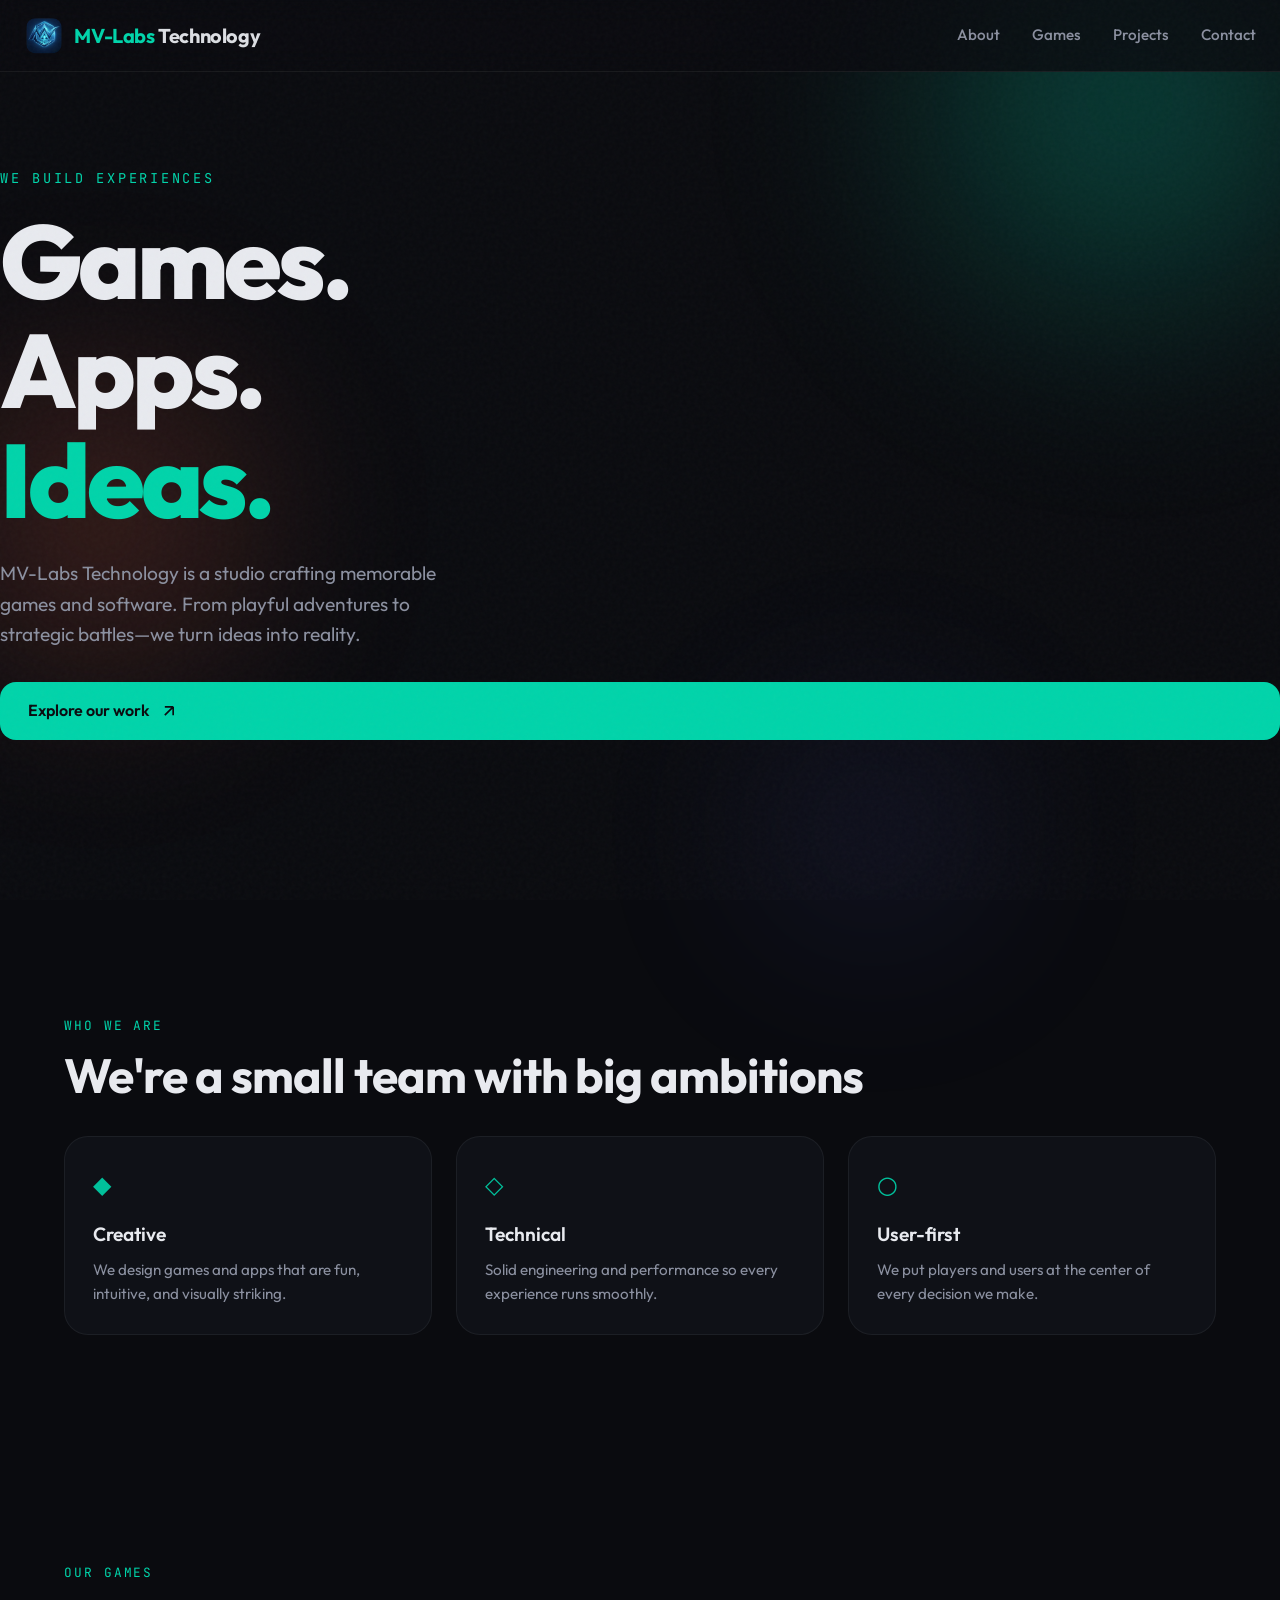
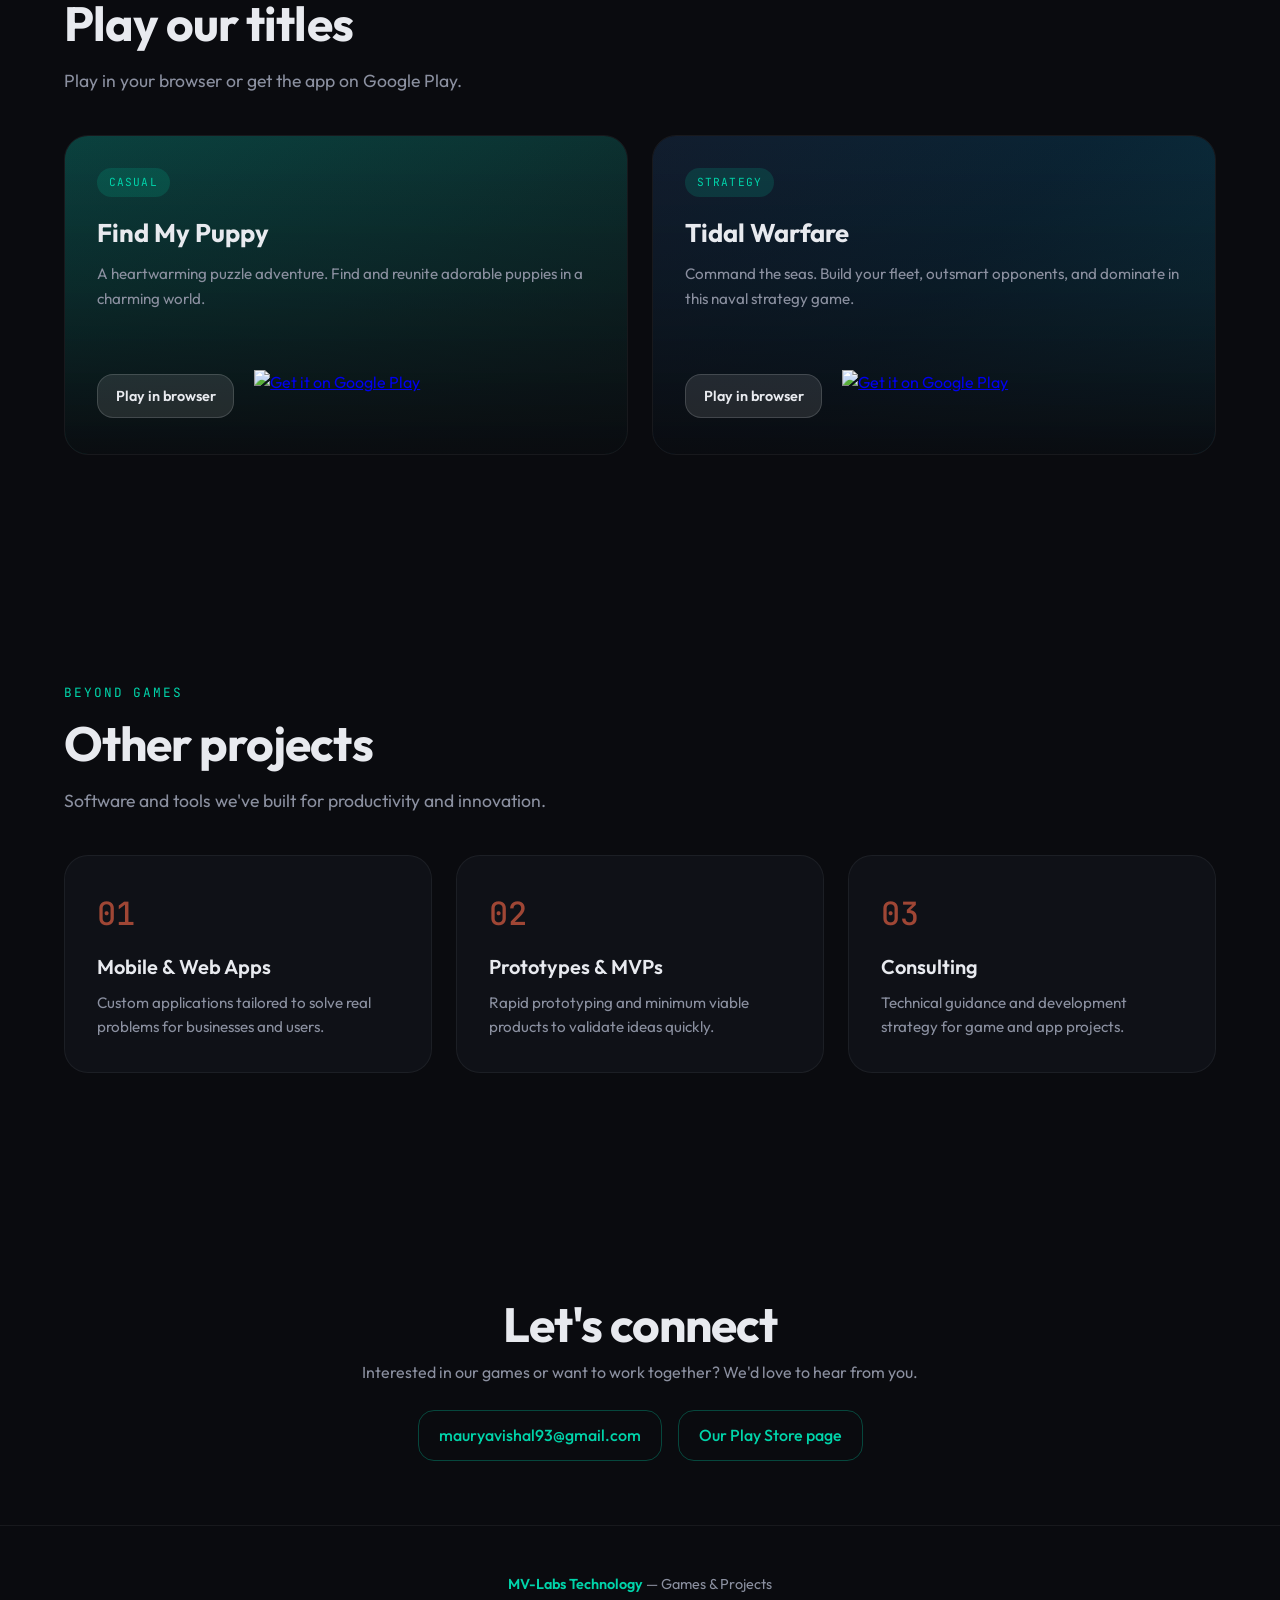
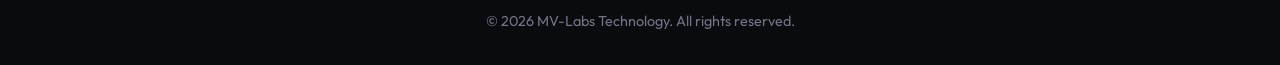
==== index.html @ 42051033 "Add MV-Labs Technology website" ====
<!DOCTYPE html>
<html lang="en">
<head>
  <meta charset="UTF-8">
  <meta name="viewport" content="width=device-width, initial-scale=1.0">
  <title>MV-Labs Technology — Games & Projects</title>
  <meta name="description" content="MV-Labs Technology creates engaging games and innovative software. Explore our titles and projects.">
  <link rel="preconnect" href="https://fonts.googleapis.com">
  <link rel="preconnect" href="https://fonts.gstatic.com" crossorigin>
  <link href="https://fonts.googleapis.com/css2?family=Outfit:wght@300;400;500;600;700;800&family=JetBrains+Mono:wght@400;500&display=swap" rel="stylesheet">
  <link rel="stylesheet" href="styles.css">
  <link rel="icon" type="image/png" href="assets/logo.png">
</head>
<body>
  <div class="noise"></div>
  <div class="gradient-orb gradient-orb-1"></div>
  <div class="gradient-orb gradient-orb-2"></div>
  <div class="gradient-orb gradient-orb-3"></div>

  <header class="header">
    <a href="#" class="logo">
      <img src="assets/logo.png" alt="MV-Labs Technology" class="logo-img" width="40" height="40">
      <span class="logo-text"><span class="logo-accent">MV-Labs</span><span class="logo-rest"> Technology</span></span>
    </a>
    <nav class="nav">
      <a href="#about">About</a>
      <a href="#games">Games</a>
      <a href="#projects">Projects</a>
      <a href="#contact">Contact</a>
    </nav>
    <button class="menu-toggle" aria-label="Toggle menu">
      <span></span><span></span><span></span>
    </button>
  </header>

  <main>
    <section class="hero">
      <p class="hero-tag">We build experiences</p>
      <h1 class="hero-title">
        <span class="line">Games.</span>
        <span class="line">Apps.</span>
        <span class="line accent">Ideas.</span>
      </h1>
      <p class="hero-desc">MV-Labs Technology is a studio crafting memorable games and software. From playful adventures to strategic battles—we turn ideas into reality.</p>
      <a href="#games" class="cta-primary">
        <span>Explore our work</span>
        <svg width="20" height="20" viewBox="0 0 24 24" fill="none" stroke="currentColor" stroke-width="2"><path d="M7 17L17 7M17 7H7M17 7V17"/></svg>
      </a>
    </section>

    <section id="about" class="section about">
      <div class="section-inner">
        <span class="section-label">Who we are</span>
        <h2 class="section-title">We're a small team with big ambitions</h2>
        <div class="about-grid">
          <div class="about-card">
            <div class="about-icon">◆</div>
            <h3>Creative</h3>
            <p>We design games and apps that are fun, intuitive, and visually striking.</p>
          </div>
          <div class="about-card">
            <div class="about-icon">◇</div>
            <h3>Technical</h3>
            <p>Solid engineering and performance so every experience runs smoothly.</p>
          </div>
          <div class="about-card">
            <div class="about-icon">○</div>
            <h3>User-first</h3>
            <p>We put players and users at the center of every decision we make.</p>
          </div>
        </div>
      </div>
    </section>

    <section id="games" class="section games">
      <div class="section-inner">
        <span class="section-label">Our games</span>
        <h2 class="section-title">Play our titles</h2>
        <p class="section-desc">Play in your browser or get the app on Google Play.</p>
        <div class="games-grid">
          <article class="game-card" data-game="puppy">
            <div class="game-card-bg"></div>
            <div class="game-card-content">
              <span class="game-badge">Casual</span>
              <h3>Find My Puppy</h3>
              <p>A heartwarming puzzle adventure. Find and reunite adorable puppies in a charming world.</p>
              <div class="game-links">
                <a href="https://findmypuppy.onrender.com/" class="play-web" target="_blank" rel="noopener noreferrer">Play in browser</a>
                <a href="https://play.google.com/store/apps/details?id=com.findmypuppy.app2" class="play-badge" target="_blank" rel="noopener noreferrer">
                  <img src="https://upload.wikimedia.org/wikipedia/commons/7/78/Google_Play_Store_badge_EN.svg" alt="Get it on Google Play" width="180" height="52">
                </a>
              </div>
            </div>
          </article>
          <article class="game-card" data-game="tidal">
            <div class="game-card-bg"></div>
            <div class="game-card-content">
              <span class="game-badge">Strategy</span>
              <h3>Tidal Warfare</h3>
              <p>Command the seas. Build your fleet, outsmart opponents, and dominate in this naval strategy game.</p>
              <div class="game-links">
                <a href="https://tidalwarefare.onrender.com/" class="play-web" target="_blank" rel="noopener noreferrer">Play in browser</a>
                <a href="https://play.google.com/store/apps/details?id=com.mvtechology.tidalwarfare" class="play-badge" target="_blank" rel="noopener noreferrer">
                  <img src="https://upload.wikimedia.org/wikipedia/commons/7/78/Google_Play_Store_badge_EN.svg" alt="Get it on Google Play" width="180" height="52">
                </a>
              </div>
            </div>
          </article>
        </div>
      </div>
    </section>

    <section id="projects" class="section projects">
      <div class="section-inner">
        <span class="section-label">Beyond games</span>
        <h2 class="section-title">Other projects</h2>
        <p class="section-desc">Software and tools we've built for productivity and innovation.</p>
        <div class="projects-grid">
          <div class="project-card">
            <div class="project-number">01</div>
            <h3>Mobile & Web Apps</h3>
            <p>Custom applications tailored to solve real problems for businesses and users.</p>
          </div>
          <div class="project-card">
            <div class="project-number">02</div>
            <h3>Prototypes & MVPs</h3>
            <p>Rapid prototyping and minimum viable products to validate ideas quickly.</p>
          </div>
          <div class="project-card">
            <div class="project-number">03</div>
            <h3>Consulting</h3>
            <p>Technical guidance and development strategy for game and app projects.</p>
          </div>
        </div>
      </div>
    </section>

    <section id="contact" class="section contact">
      <div class="section-inner contact-inner">
        <h2 class="section-title">Let's connect</h2>
        <p>Interested in our games or want to work together? We'd love to hear from you.</p>
        <div class="contact-links">
          <a href="mailto:mauryavishal93@gmail.com" class="contact-link">mauryavishal93@gmail.com</a>
          <a href="https://play.google.com/store/apps/dev?id=7465078553373901888" class="contact-link" target="_blank" rel="noopener">Our Play Store page</a>
        </div>
      </div>
    </section>
  </main>

  <footer class="footer">
    <p><span class="logo-inline">MV-Labs Technology</span> — Games &amp; Projects</p>
    <p class="footer-copy">© <span id="year"></span> MV-Labs Technology. All rights reserved.</p>
  </footer>

  <script src="script.js"></script>
</body>
</html>
---- styles.css ----
/* ===== Variables ===== */
:root {
  --bg: #0a0b0f;
  --bg-card: rgba(18, 20, 28, 0.7);
  --bg-card-hover: rgba(28, 32, 44, 0.85);
  --text: #e8eaef;
  --text-muted: #8b90a0;
  --accent: #00d4aa;
  --accent-dim: rgba(0, 212, 170, 0.15);
  --accent-warm: #ff6b4a;
  --accent-warm-dim: rgba(255, 107, 74, 0.12);
  --border: rgba(255, 255, 255, 0.06);
  --font: 'Outfit', system-ui, sans-serif;
  --font-mono: 'JetBrains Mono', monospace;
  --radius: 16px;
  --radius-lg: 24px;
  --header-h: 72px;
}

/* ===== Reset & Base ===== */
*, *::before, *::after { box-sizing: border-box; }
html { scroll-behavior: smooth; }
body {
  margin: 0;
  font-family: var(--font);
  background: var(--bg);
  color: var(--text);
  line-height: 1.6;
  overflow-x: hidden;
  min-height: 100vh;
}

/* Subtle noise overlay */
.noise {
  position: fixed;
  inset: 0;
  pointer-events: none;
  z-index: 1000;
  opacity: 0.03;
  background-image: url("data:image/svg+xml,%3Csvg viewBox='0 0 256 256' xmlns='http://www.w3.org/2000/svg'%3E%3Cfilter id='n'%3E%3CfeTurbulence type='fractalNoise' baseFrequency='0.9' numOctaves='4' stitchTiles='stitch'/%3E%3C/filter%3E%3Crect width='100%25' height='100%25' filter='url(%23n)'/%3E%3C/svg%3E");
}

/* Ambient gradient orbs */
.gradient-orb {
  position: fixed;
  border-radius: 50%;
  filter: blur(100px);
  opacity: 0.35;
  pointer-events: none;
  z-index: 0;
}
.gradient-orb-1 {
  width: 600px;
  height: 600px;
  background: radial-gradient(circle, var(--accent) 0%, transparent 70%);
  top: -200px;
  right: -150px;
}
.gradient-orb-2 {
  width: 400px;
  height: 400px;
  background: radial-gradient(circle, var(--accent-warm) 0%, transparent 70%);
  bottom: 20%;
  left: -100px;
}
.gradient-orb-3 {
  width: 300px;
  height: 300px;
  background: radial-gradient(circle, #6366f1 0%, transparent 70%);
  bottom: -80px;
  right: 20%;
  opacity: 0.2;
}

/* ===== Layout ===== */
main { position: relative; z-index: 1; }
.section {
  padding: clamp(4rem, 10vw, 7rem) 1.5rem;
  max-width: 1200px;
  margin: 0 auto;
  opacity: 0;
  transform: translateY(24px);
  transition: opacity 0.6s ease, transform 0.6s ease;
}
.section.is-visible {
  opacity: 1;
  transform: translateY(0);
}
.section-inner { max-width: 100%; }
.section-label {
  display: inline-block;
  font-family: var(--font-mono);
  font-size: 0.8rem;
  letter-spacing: 0.15em;
  text-transform: uppercase;
  color: var(--accent);
  margin-bottom: 0.75rem;
}
.section-title {
  font-size: clamp(2rem, 5vw, 3rem);
  font-weight: 700;
  letter-spacing: -0.02em;
  margin: 0 0 1rem;
  line-height: 1.15;
}
.section-desc {
  color: var(--text-muted);
  font-size: 1.1rem;
  max-width: 560px;
  margin: 0 0 2.5rem;
}

/* ===== Header ===== */
.header {
  position: fixed;
  top: 0;
  left: 0;
  right: 0;
  height: var(--header-h);
  display: flex;
  align-items: center;
  justify-content: space-between;
  padding: 0 1.5rem;
  background: rgba(10, 11, 15, 0.8);
  backdrop-filter: blur(12px);
  border-bottom: 1px solid var(--border);
  z-index: 100;
}
.logo {
  display: inline-flex;
  align-items: center;
  gap: 0.65rem;
  text-decoration: none;
  color: var(--text);
  font-weight: 700;
  font-size: 1.25rem;
  letter-spacing: -0.02em;
}
.logo-img {
  display: block;
  width: 40px;
  height: 40px;
  object-fit: contain;
  border-radius: 10px;
  flex-shrink: 0;
}
.logo-text { display: inline-block; }
.logo-accent { color: var(--accent); }
.logo-rest { opacity: 0.95; }
.nav {
  display: flex;
  gap: 2rem;
}
.nav a {
  color: var(--text-muted);
  text-decoration: none;
  font-size: 0.95rem;
  font-weight: 500;
  transition: color 0.2s;
}
.nav a:hover { color: var(--accent); }
.menu-toggle {
  display: none;
  flex-direction: column;
  gap: 5px;
  background: none;
  border: none;
  cursor: pointer;
  padding: 8px;
}
.menu-toggle span {
  width: 22px;
  height: 2px;
  background: var(--text);
  border-radius: 1px;
}

/* ===== Hero ===== */
.hero {
  min-height: 100vh;
  display: flex;
  flex-direction: column;
  justify-content: center;
  padding-top: var(--header-h);
  padding-bottom: 4rem;
}
.hero-tag {
  font-family: var(--font-mono);
  font-size: 0.85rem;
  letter-spacing: 0.2em;
  text-transform: uppercase;
  color: var(--accent);
  margin: 0 0 1rem;
  opacity: 0;
  animation: fadeUp 0.8s ease forwards;
}
.hero-title {
  font-size: clamp(3rem, 12vw, 6.5rem);
  font-weight: 800;
  letter-spacing: -0.04em;
  line-height: 1.05;
  margin: 0 0 1.5rem;
  overflow: hidden;
}
.hero-title .line {
  display: block;
  opacity: 0;
  transform: translateY(1.2em);
  animation: fadeUp 0.9s cubic-bezier(0.22, 1, 0.36, 1) forwards;
}
.hero-title .line:nth-child(1) { animation-delay: 0.15s; }
.hero-title .line:nth-child(2) { animation-delay: 0.3s; }
.hero-title .line:nth-child(3) { animation-delay: 0.45s; }
.hero-title .accent { color: var(--accent); }
.hero-desc {
  font-size: 1.2rem;
  color: var(--text-muted);
  max-width: 480px;
  margin: 0 0 2rem;
  opacity: 0;
  animation: fadeUp 0.8s ease 0.5s forwards;
}
.cta-primary {
  display: inline-flex;
  align-items: center;
  gap: 0.6rem;
  padding: 1rem 1.75rem;
  background: var(--accent);
  color: var(--bg);
  text-decoration: none;
  font-weight: 600;
  font-size: 1rem;
  border-radius: var(--radius);
  transition: transform 0.2s, box-shadow 0.2s;
  opacity: 0;
  animation: fadeUp 0.8s ease 0.65s forwards;
}
.cta-primary:hover {
  transform: translateY(-2px);
  box-shadow: 0 12px 32px rgba(0, 212, 170, 0.35);
}
.cta-primary svg { flex-shrink: 0; }

@keyframes fadeUp {
  to {
    opacity: 1;
    transform: translateY(0);
  }
}

/* ===== About ===== */
.about-grid {
  display: grid;
  grid-template-columns: repeat(auto-fit, minmax(260px, 1fr));
  gap: 1.5rem;
  margin-top: 2rem;
}
.about-card {
  padding: 1.75rem;
  background: var(--bg-card);
  border: 1px solid var(--border);
  border-radius: var(--radius-lg);
  transition: background 0.3s, border-color 0.3s, transform 0.3s;
}
.about-card:hover {
  background: var(--bg-card-hover);
  border-color: rgba(0, 212, 170, 0.2);
  transform: translateY(-4px);
}
.about-icon {
  font-size: 1.5rem;
  color: var(--accent);
  margin-bottom: 1rem;
  opacity: 0.9;
}
.about-card h3 {
  font-size: 1.2rem;
  font-weight: 600;
  margin: 0 0 0.5rem;
}
.about-card p {
  margin: 0;
  color: var(--text-muted);
  font-size: 0.95rem;
}

/* ===== Games ===== */
.games-grid {
  display: grid;
  grid-template-columns: repeat(auto-fit, minmax(320px, 1fr));
  gap: 1.5rem;
}
.game-card {
  position: relative;
  border-radius: var(--radius-lg);
  overflow: hidden;
  border: 1px solid var(--border);
  min-height: 320px;
  transition: transform 0.3s, box-shadow 0.3s;
}
.game-card:hover {
  transform: translateY(-6px);
  box-shadow: 0 24px 48px rgba(0, 0, 0, 0.4);
}
.game-card-bg {
  position: absolute;
  inset: 0;
  opacity: 0.4;
  transition: opacity 0.4s;
}
.game-card[data-game="puppy"] .game-card-bg {
  background: linear-gradient(135deg, #0d9488 0%, #0f766e 50%, #134e4a 100%);
}
.game-card[data-game="tidal"] .game-card-bg {
  background: linear-gradient(135deg, #1e3a5f 0%, #0c4a6e 50%, #0e7490 100%);
}
.game-card:hover .game-card-bg { opacity: 0.55; }
.game-card-content {
  position: relative;
  padding: 2rem;
  height: 100%;
  display: flex;
  flex-direction: column;
  justify-content: flex-end;
  background: linear-gradient(to top, rgba(10, 11, 15, 0.95) 0%, rgba(10, 11, 15, 0.4) 50%, transparent 100%);
}
.game-badge {
  display: inline-block;
  align-self: flex-start;
  padding: 0.35rem 0.75rem;
  font-family: var(--font-mono);
  font-size: 0.7rem;
  letter-spacing: 0.1em;
  text-transform: uppercase;
  background: var(--accent-dim);
  color: var(--accent);
  border-radius: 999px;
  margin-bottom: 1rem;
}
.game-card h3 {
  font-size: 1.6rem;
  font-weight: 700;
  margin: 0 0 0.5rem;
}
.game-card p {
  margin: 0 0 1rem;
  color: var(--text-muted);
  font-size: 0.95rem;
  flex-grow: 1;
}
.game-links {
  display: flex;
  flex-wrap: wrap;
  align-items: center;
  gap: 0.75rem 1.25rem;
}
.play-web {
  display: inline-flex;
  align-items: center;
  padding: 0.6rem 1.1rem;
  background: rgba(255, 255, 255, 0.1);
  color: var(--text);
  text-decoration: none;
  font-size: 0.9rem;
  font-weight: 600;
  border-radius: var(--radius);
  border: 1px solid rgba(255, 255, 255, 0.15);
  transition: background 0.2s, border-color 0.2s, color 0.2s;
}
.play-web:hover {
  background: var(--accent-dim);
  border-color: var(--accent);
  color: var(--accent);
}
.play-badge {
  display: inline-block;
  transition: transform 0.2s, opacity 0.2s;
}
.play-badge:hover {
  transform: scale(1.05);
  opacity: 0.95;
}
.play-badge img {
  display: block;
  height: 52px;
  width: auto;
  max-width: 180px;
}

/* ===== Projects ===== */
.projects-grid {
  display: grid;
  grid-template-columns: repeat(auto-fit, minmax(280px, 1fr));
  gap: 1.5rem;
}
.project-card {
  padding: 2rem;
  background: var(--bg-card);
  border: 1px solid var(--border);
  border-radius: var(--radius-lg);
  transition: background 0.3s, border-color 0.3s, transform 0.3s;
}
.project-card:hover {
  background: var(--bg-card-hover);
  border-color: rgba(255, 107, 74, 0.15);
  transform: translateY(-4px);
}
.project-number {
  font-family: var(--font-mono);
  font-size: 2rem;
  font-weight: 500;
  color: var(--accent-warm);
  opacity: 0.6;
  margin-bottom: 0.75rem;
}
.project-card h3 {
  font-size: 1.25rem;
  font-weight: 600;
  margin: 0 0 0.5rem;
}
.project-card p {
  margin: 0;
  color: var(--text-muted);
  font-size: 0.95rem;
}

/* ===== Contact ===== */
.contact {
  padding-bottom: 4rem;
}
.contact-inner {
  text-align: center;
}
.contact-inner .section-title { margin-bottom: 0.5rem; }
.contact-inner p {
  color: var(--text-muted);
  margin: 0 0 1.5rem;
}
.contact-links {
  display: flex;
  flex-wrap: wrap;
  justify-content: center;
  gap: 1rem;
}
.contact-link {
  color: var(--accent);
  text-decoration: none;
  font-weight: 500;
  padding: 0.75rem 1.25rem;
  border: 1px solid rgba(0, 212, 170, 0.3);
  border-radius: var(--radius);
  transition: background 0.2s, border-color 0.2s;
}
.contact-link:hover {
  background: var(--accent-dim);
  border-color: var(--accent);
}

/* ===== Footer ===== */
.footer {
  padding: 2rem 1.5rem;
  text-align: center;
  border-top: 1px solid var(--border);
  color: var(--text-muted);
  font-size: 0.9rem;
}
.logo-inline { color: var(--accent); font-weight: 600; }
.footer-copy { margin: 0.5rem 0 0; opacity: 0.8; }

/* ===== Mobile ===== */
@media (max-width: 768px) {
  .nav {
    position: fixed;
    top: var(--header-h);
    left: 0;
    right: 0;
    flex-direction: column;
    padding: 1.5rem;
    background: rgba(10, 11, 15, 0.98);
    border-bottom: 1px solid var(--border);
    gap: 1rem;
    transform: translateY(-100%);
    opacity: 0;
    visibility: hidden;
    transition: transform 0.3s, opacity 0.3s, visibility 0.3s;
  }
  .nav.is-open {
    transform: translateY(0);
    opacity: 1;
    visibility: visible;
  }
  .menu-toggle { display: flex; }
  .hero-title { font-size: clamp(2.5rem, 11vw, 4rem); }
  .games-grid { grid-template-columns: 1fr; }
}
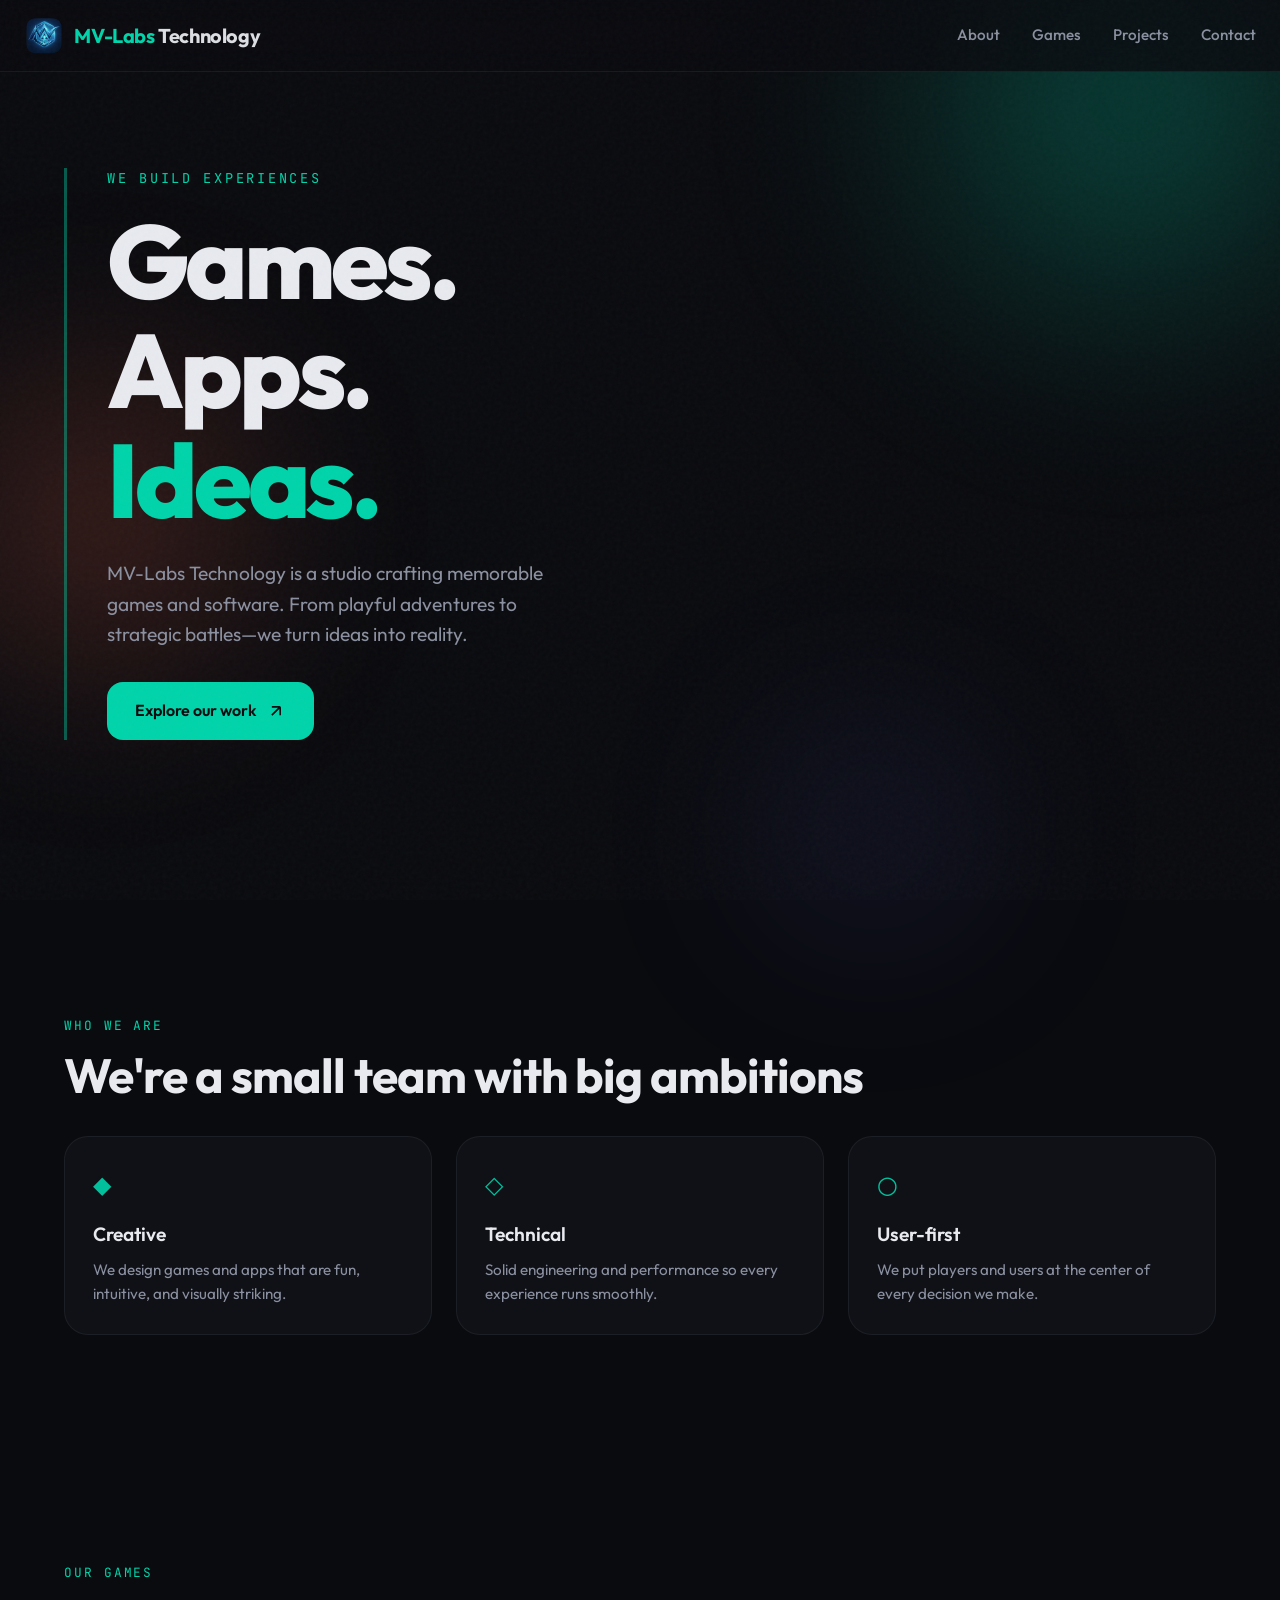
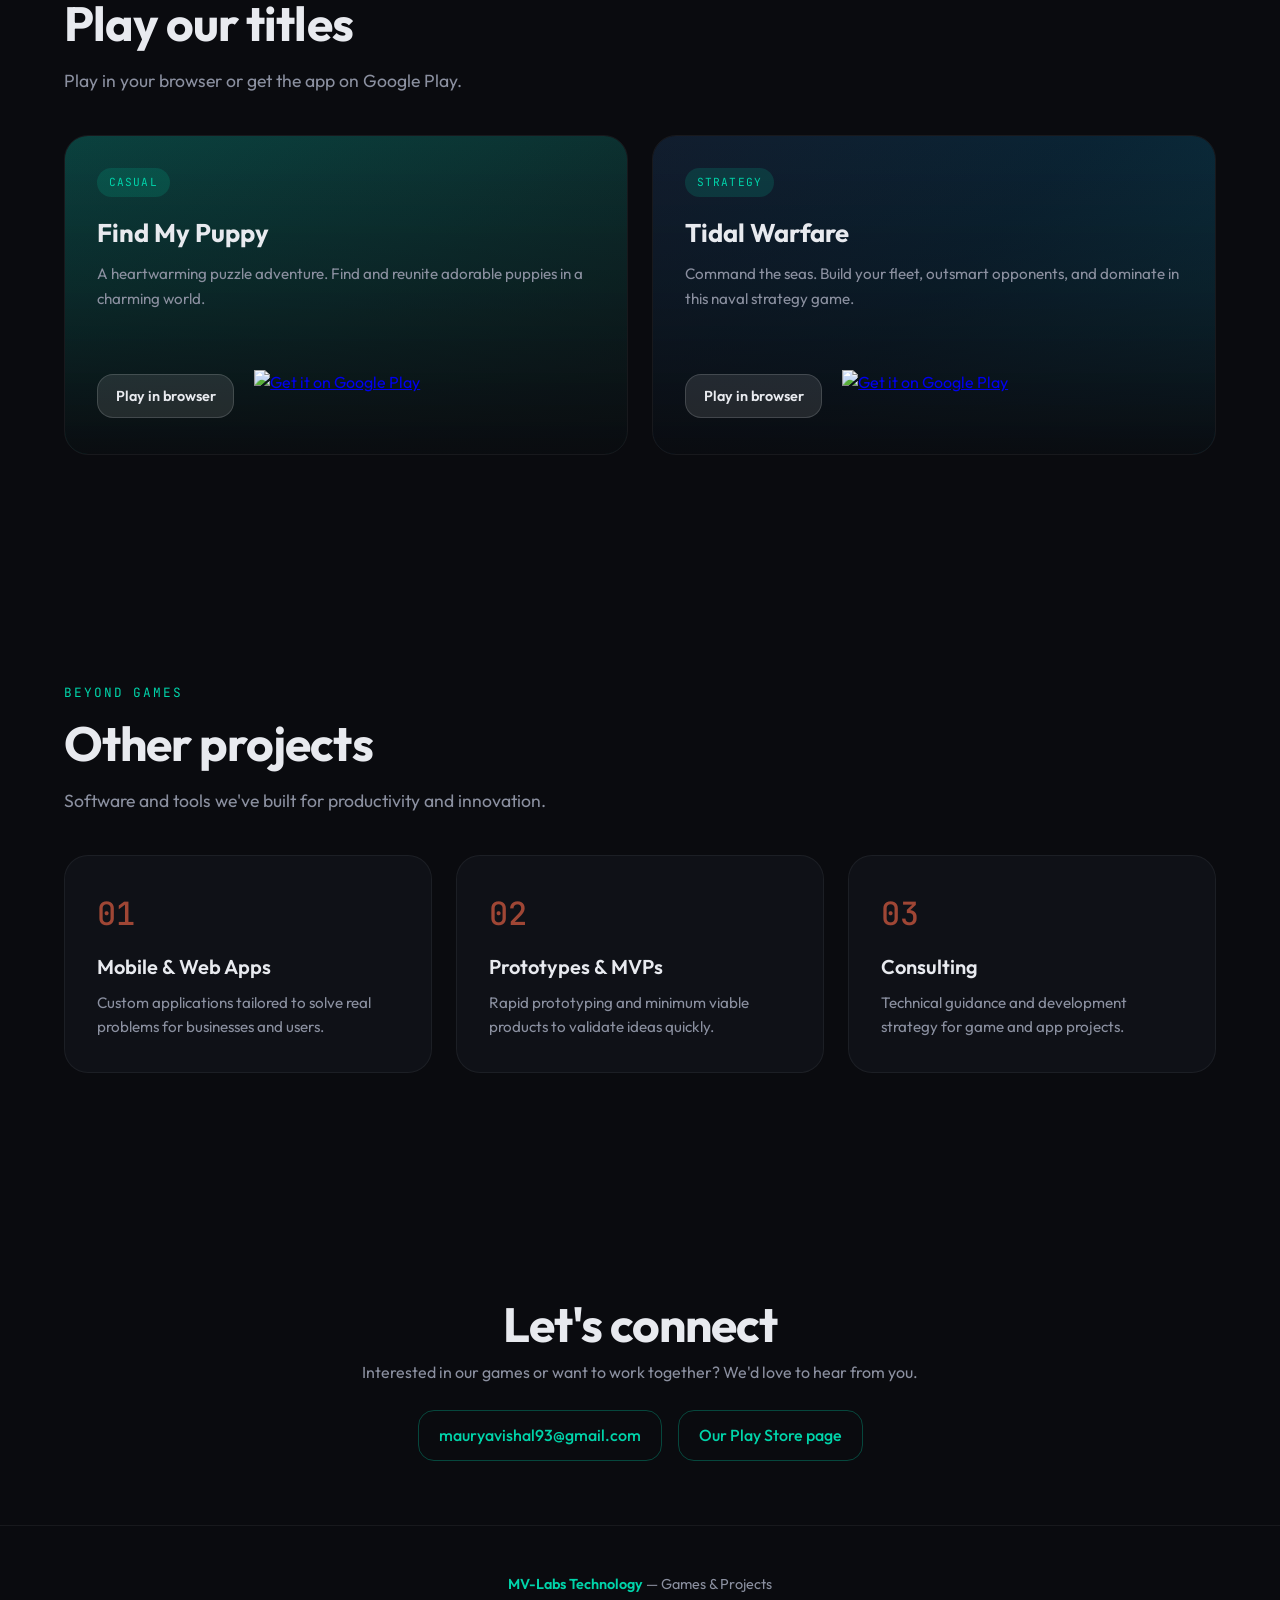
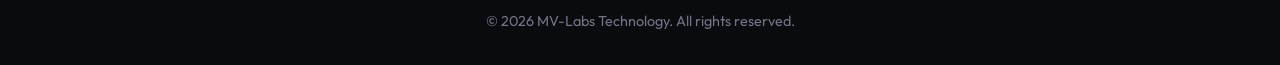
==== commit 30d268b1: "Fix hero layout: add margin, hero-inner wrapper, and teal accent Made-with: Cursor" ====
--- a/index.html
+++ b/index.html
@@ -35,17 +35,19 @@
 
   <main>
     <section class="hero">
-      <p class="hero-tag">We build experiences</p>
-      <h1 class="hero-title">
-        <span class="line">Games.</span>
-        <span class="line">Apps.</span>
-        <span class="line accent">Ideas.</span>
-      </h1>
-      <p class="hero-desc">MV-Labs Technology is a studio crafting memorable games and software. From playful adventures to strategic battles—we turn ideas into reality.</p>
-      <a href="#games" class="cta-primary">
-        <span>Explore our work</span>
-        <svg width="20" height="20" viewBox="0 0 24 24" fill="none" stroke="currentColor" stroke-width="2"><path d="M7 17L17 7M17 7H7M17 7V17"/></svg>
-      </a>
+      <div class="hero-inner">
+        <p class="hero-tag">We build experiences</p>
+        <h1 class="hero-title">
+          <span class="line">Games.</span>
+          <span class="line">Apps.</span>
+          <span class="line accent">Ideas.</span>
+        </h1>
+        <p class="hero-desc">MV-Labs Technology is a studio crafting memorable games and software. From playful adventures to strategic battles—we turn ideas into reality.</p>
+        <a href="#games" class="cta-primary">
+          <span>Explore our work</span>
+          <svg width="20" height="20" viewBox="0 0 24 24" fill="none" stroke="currentColor" stroke-width="2"><path d="M7 17L17 7M17 7H7M17 7V17"/></svg>
+        </a>
+      </div>
     </section>
 
     <section id="about" class="section about">
--- a/styles.css
+++ b/styles.css
@@ -183,6 +183,16 @@
   justify-content: center;
   padding-top: var(--header-h);
   padding-bottom: 4rem;
+  padding-left: clamp(1.5rem, 6vw, 4rem);
+  padding-right: clamp(1.5rem, 6vw, 4rem);
+}
+.hero-inner {
+  max-width: 1200px;
+  margin: 0 auto;
+  width: 100%;
+  position: relative;
+  padding-left: clamp(1.25rem, 4vw, 2.5rem);
+  border-left: 3px solid rgba(0, 212, 170, 0.4);
 }
 .hero-tag {
   font-family: var(--font-mono);
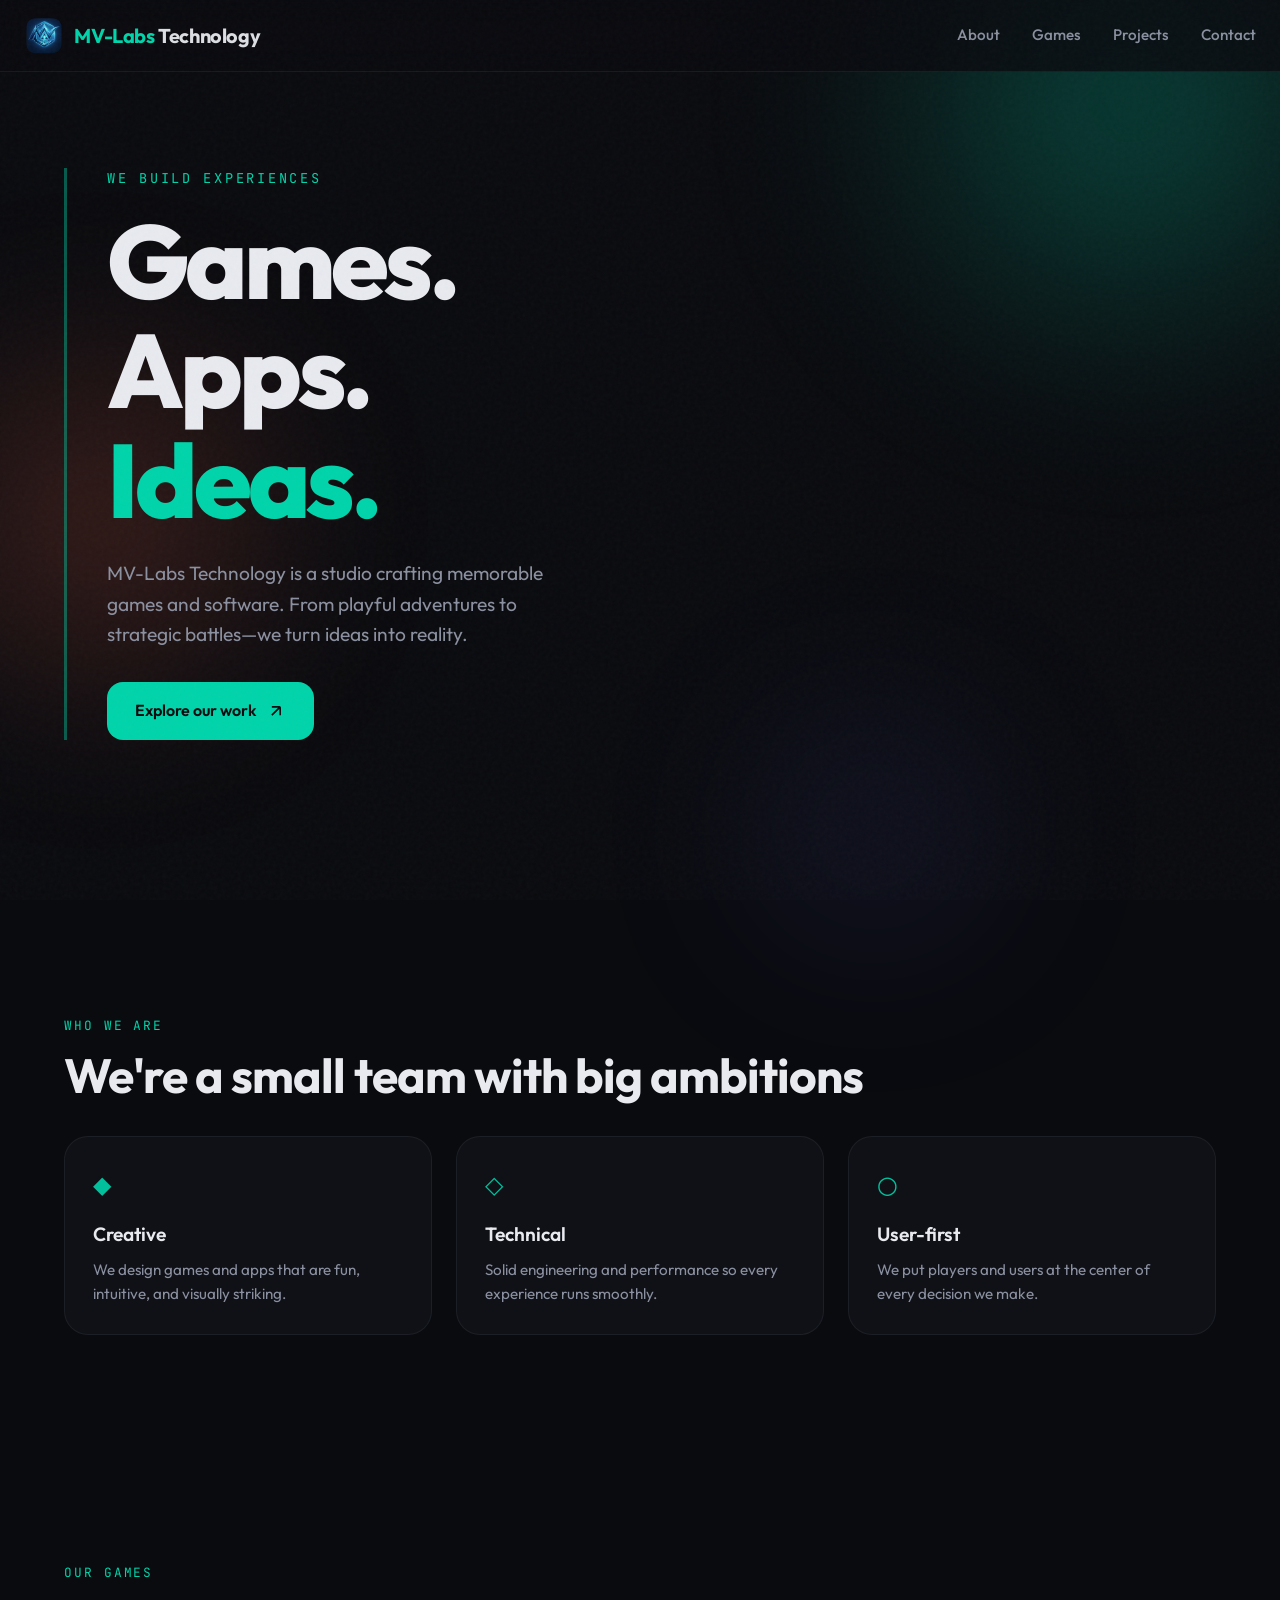
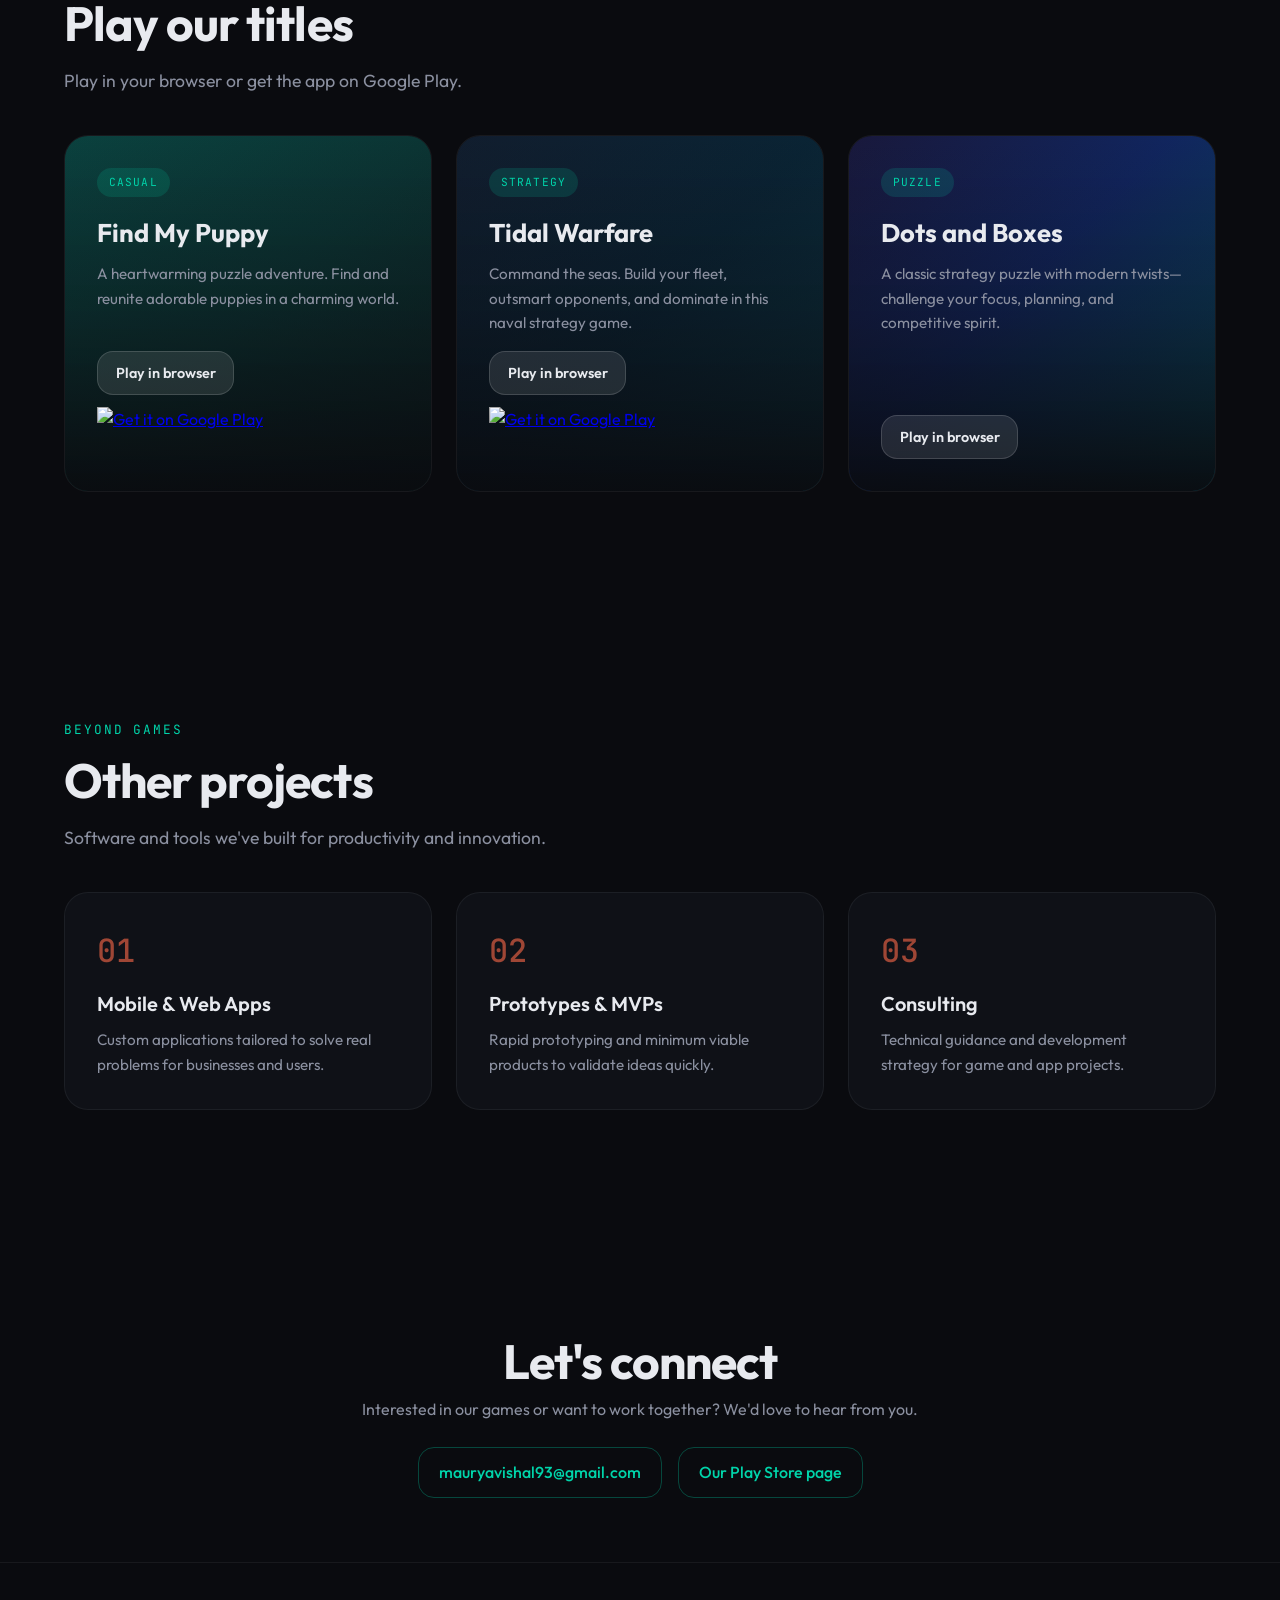
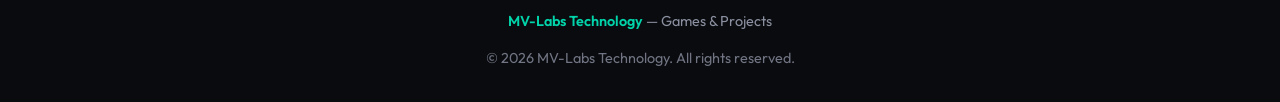
==== commit cf670195: "added a new game on website - Dots and Boxes" ====
--- a/index.html
+++ b/index.html
@@ -108,6 +108,17 @@
               </div>
             </div>
           </article>
+          <article class="game-card" data-game="dots">
+            <div class="game-card-bg"></div>
+            <div class="game-card-content">
+              <span class="game-badge">Puzzle</span>
+              <h3>Dots and Boxes</h3>
+              <p>A classic strategy puzzle with modern twists—challenge your focus, planning, and competitive spirit.</p>
+              <div class="game-links">
+                <a href="https://dotsandboxes-ey9u.onrender.com/" class="play-web" target="_blank" rel="noopener noreferrer">Play in browser</a>
+              </div>
+            </div>
+          </article>
         </div>
       </div>
     </section>
--- a/styles.css
+++ b/styles.css
@@ -323,6 +323,9 @@
 }
 .game-card[data-game="tidal"] .game-card-bg {
   background: linear-gradient(135deg, #1e3a5f 0%, #0c4a6e 50%, #0e7490 100%);
+}
+.game-card[data-game="dots"] .game-card-bg {
+  background: linear-gradient(135deg, #312e81 0%, #1d4ed8 45%, #06b6d4 100%);
 }
 .game-card:hover .game-card-bg { opacity: 0.55; }
 .game-card-content {
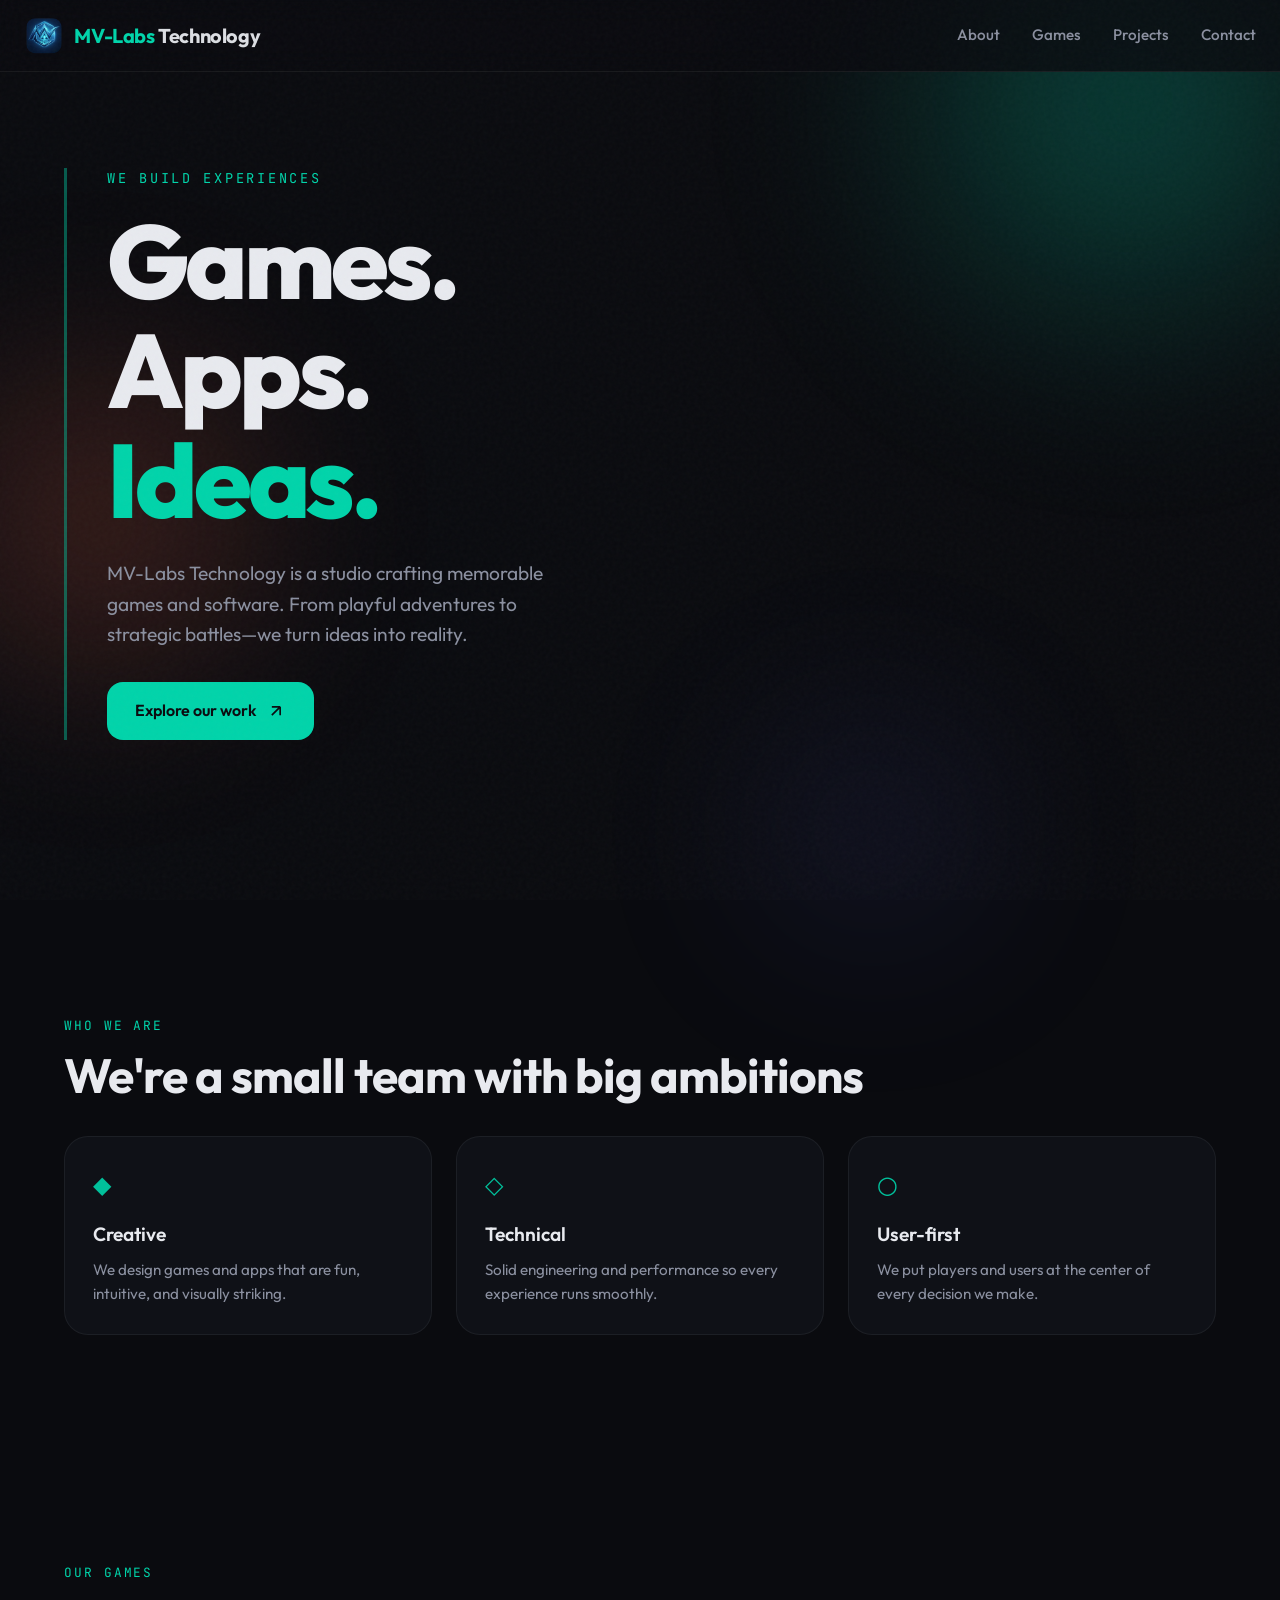
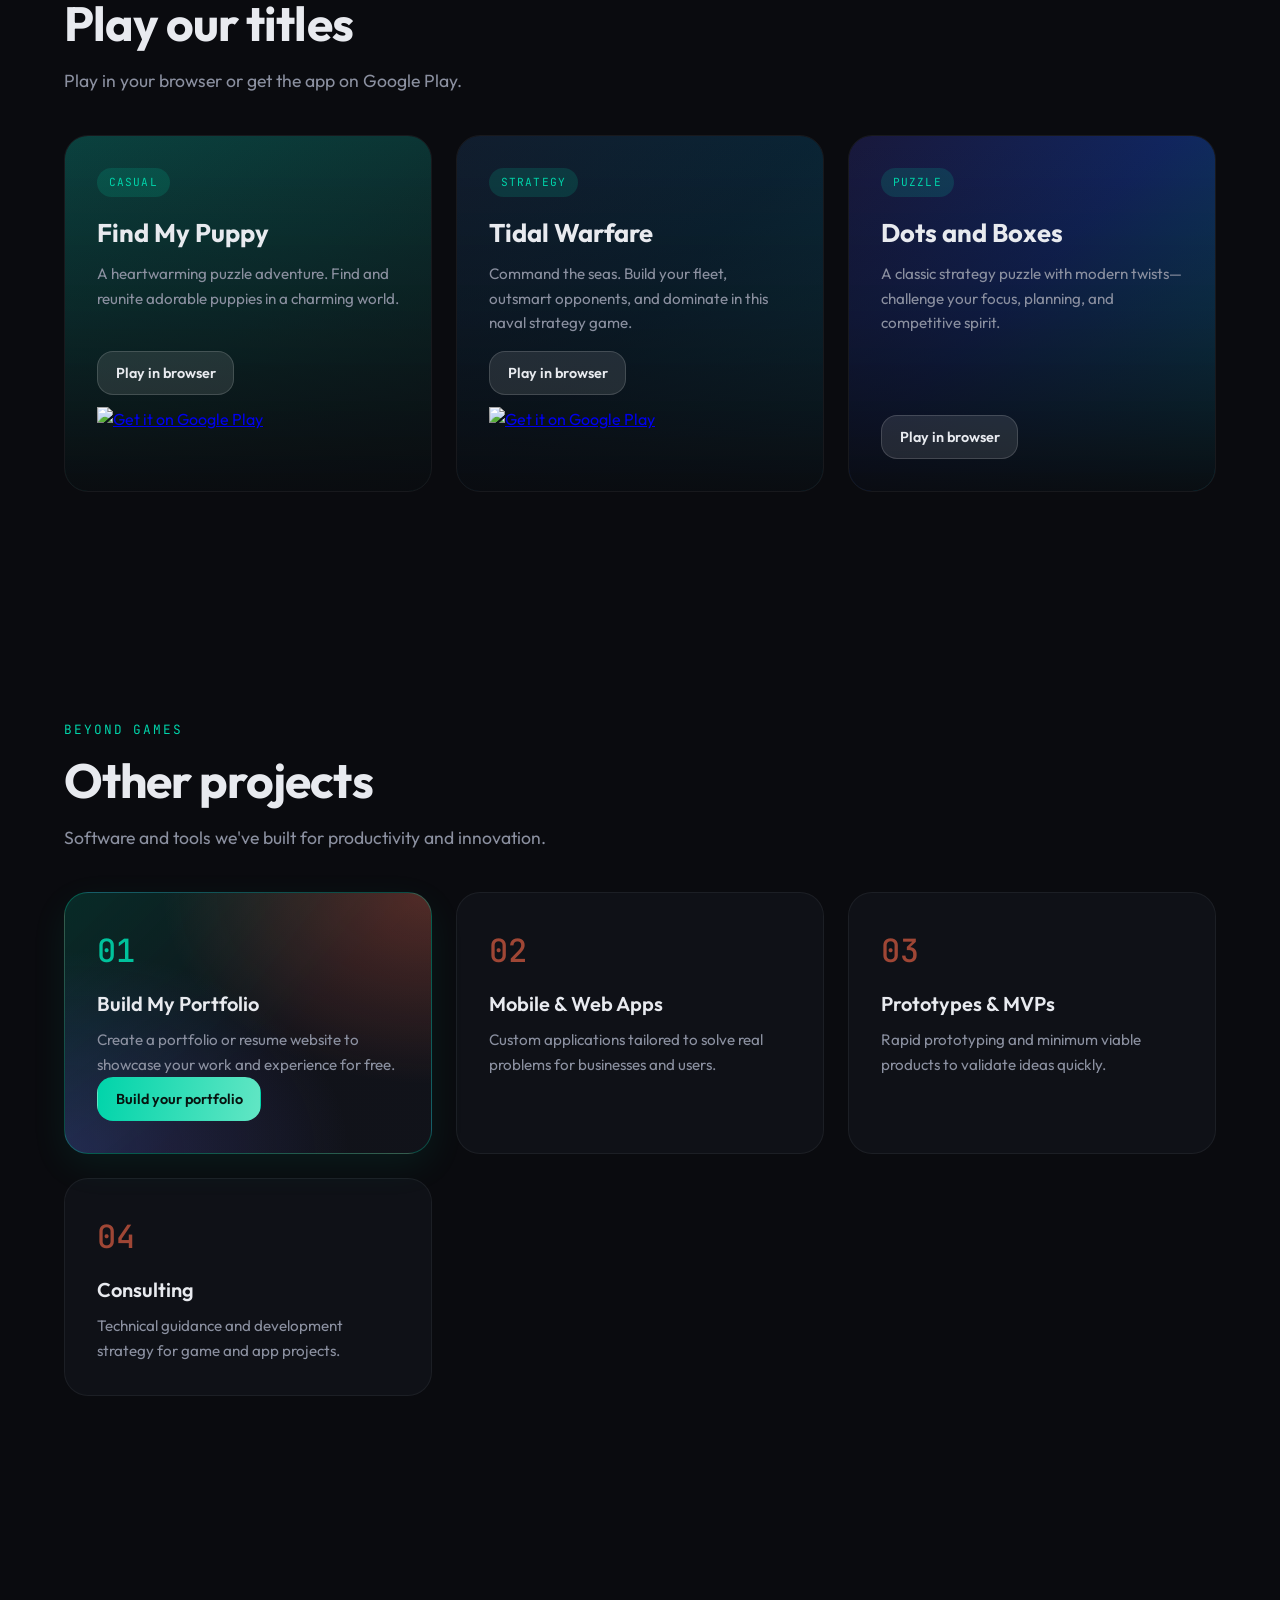
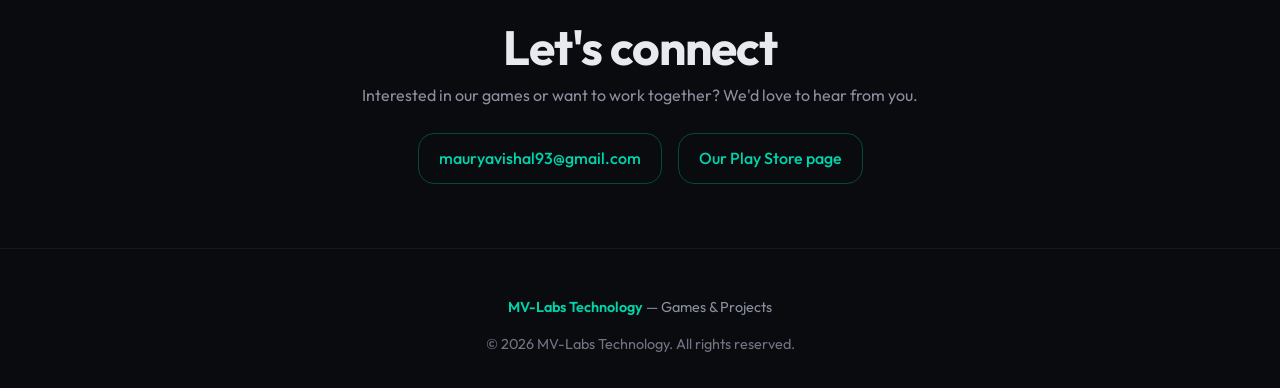
==== commit da34693d: "Add featured Build My Portfolio project Co-authored-by: Copilot <223556219+Copilot@users.noreply.git" ====
--- a/index.html
+++ b/index.html
@@ -129,18 +129,24 @@
         <h2 class="section-title">Other projects</h2>
         <p class="section-desc">Software and tools we've built for productivity and innovation.</p>
         <div class="projects-grid">
+          <div class="project-card featured-project">
+            <div class="project-number">01</div>
+            <h3>Build My Portfolio</h3>
+            <p>Create a portfolio or resume website to showcase your work and experience for free.</p>
+            <a href="https://buildmyportfolio.onrender.com/" class="play-web featured-project-link" target="_blank" rel="noopener noreferrer">Build your portfolio</a>
+          </div>
           <div class="project-card">
-            <div class="project-number">01</div>
+            <div class="project-number">02</div>
             <h3>Mobile & Web Apps</h3>
             <p>Custom applications tailored to solve real problems for businesses and users.</p>
           </div>
           <div class="project-card">
-            <div class="project-number">02</div>
+            <div class="project-number">03</div>
             <h3>Prototypes & MVPs</h3>
             <p>Rapid prototyping and minimum viable products to validate ideas quickly.</p>
           </div>
           <div class="project-card">
-            <div class="project-number">03</div>
+            <div class="project-number">04</div>
             <h3>Consulting</h3>
             <p>Technical guidance and development strategy for game and app projects.</p>
           </div>
--- a/styles.css
+++ b/styles.css
@@ -417,6 +417,43 @@
   background: var(--bg-card-hover);
   border-color: rgba(255, 107, 74, 0.15);
   transform: translateY(-4px);
+}
+.featured-project {
+  position: relative;
+  overflow: hidden;
+  background:
+    radial-gradient(ellipse at 100% 0%, rgba(255, 107, 74, 0.28), transparent 52%),
+    radial-gradient(ellipse at 0% 100%, rgba(99, 102, 241, 0.24), transparent 55%),
+    linear-gradient(135deg, rgba(0, 212, 170, 0.16), rgba(18, 20, 28, 0.88) 58%);
+  border-color: rgba(0, 212, 170, 0.3);
+  box-shadow: 0 12px 36px rgba(0, 212, 170, 0.08);
+}
+.featured-project:hover {
+  background:
+    radial-gradient(ellipse at 100% 0%, rgba(255, 107, 74, 0.36), transparent 52%),
+    radial-gradient(ellipse at 0% 100%, rgba(99, 102, 241, 0.3), transparent 55%),
+    linear-gradient(135deg, rgba(0, 212, 170, 0.22), rgba(28, 32, 44, 0.92) 58%);
+  border-color: rgba(0, 212, 170, 0.55);
+}
+.featured-project .project-number {
+  color: var(--accent);
+  opacity: 0.9;
+}
+.featured-project h3 {
+  font-size: 1.45rem;
+}
+.featured-project p {
+  margin-bottom: 1.25rem;
+}
+.featured-project-link {
+  background: linear-gradient(100deg, var(--accent), #62e6c4);
+  border-color: transparent;
+  color: #071410;
+}
+.featured-project-link:hover {
+  background: linear-gradient(100deg, #62e6c4, #a1f1de);
+  border-color: transparent;
+  color: #071410;
 }
 .project-number {
   font-family: var(--font-mono);
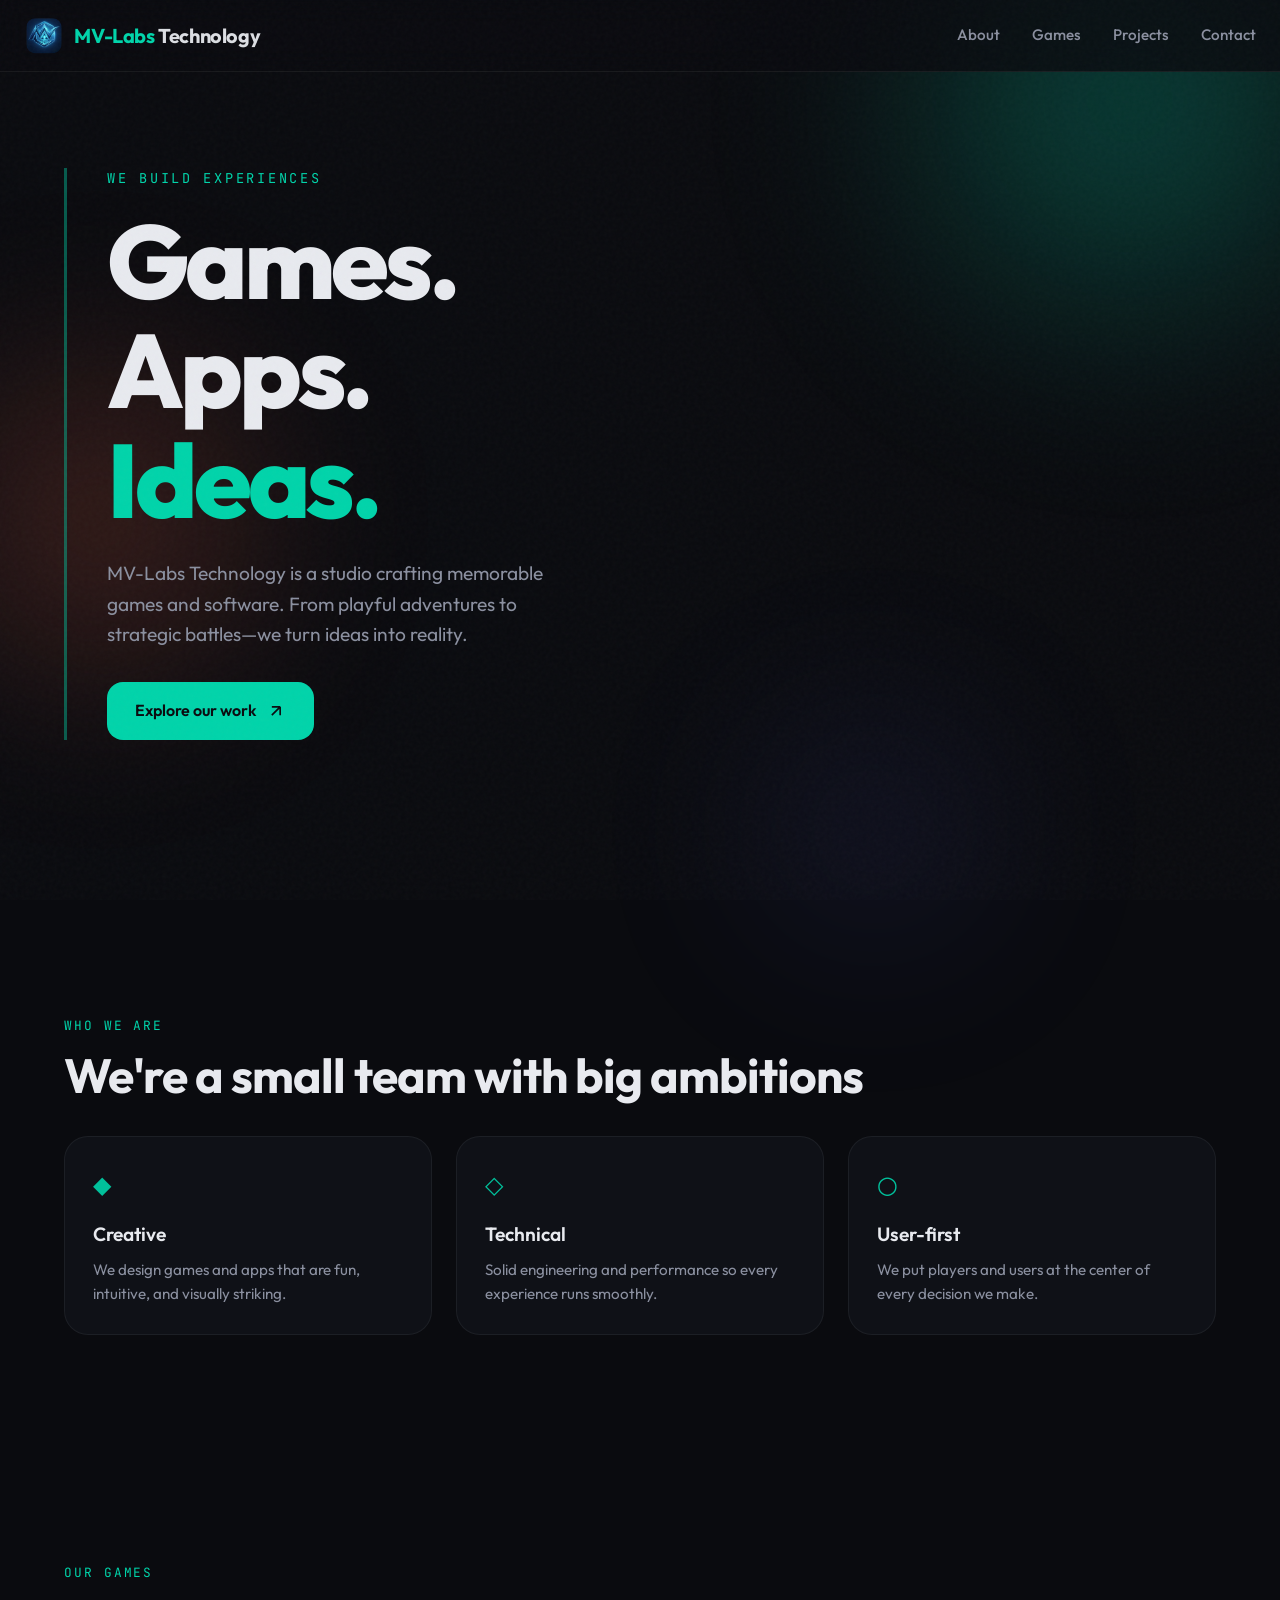
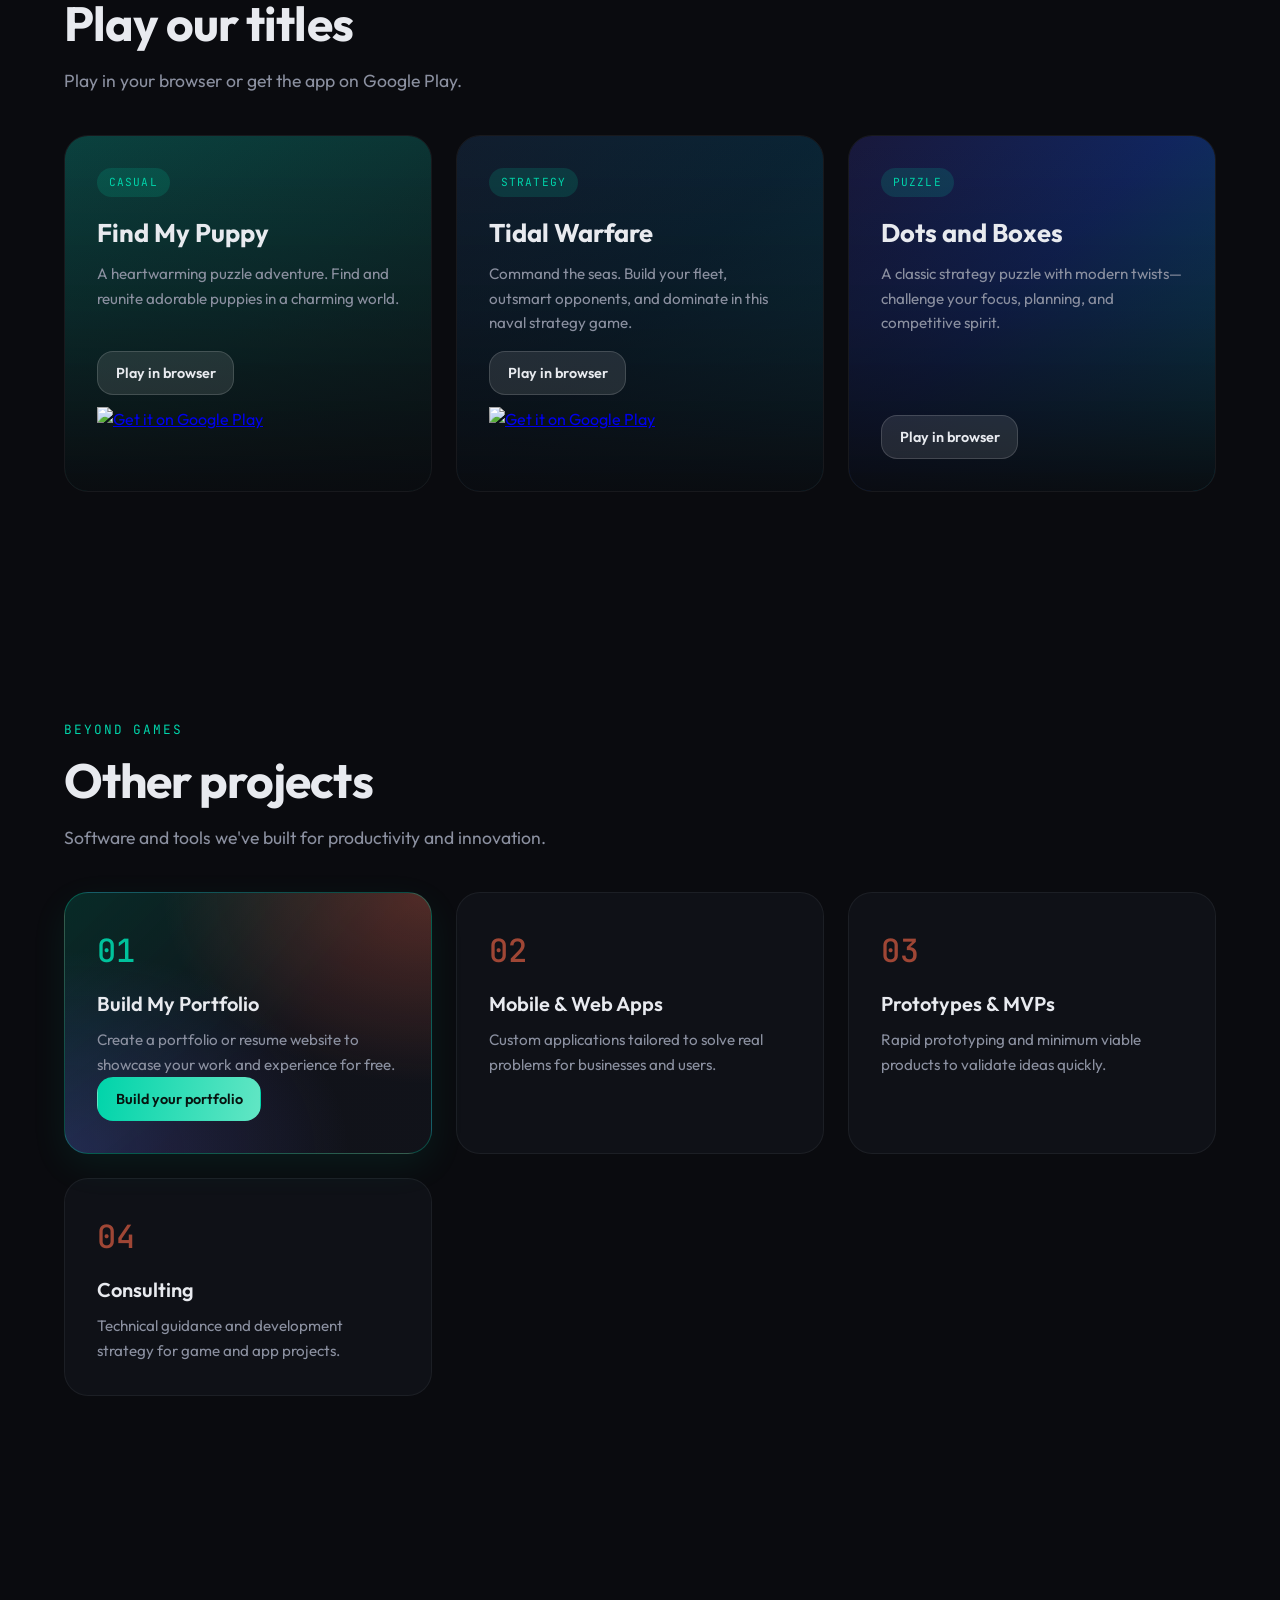
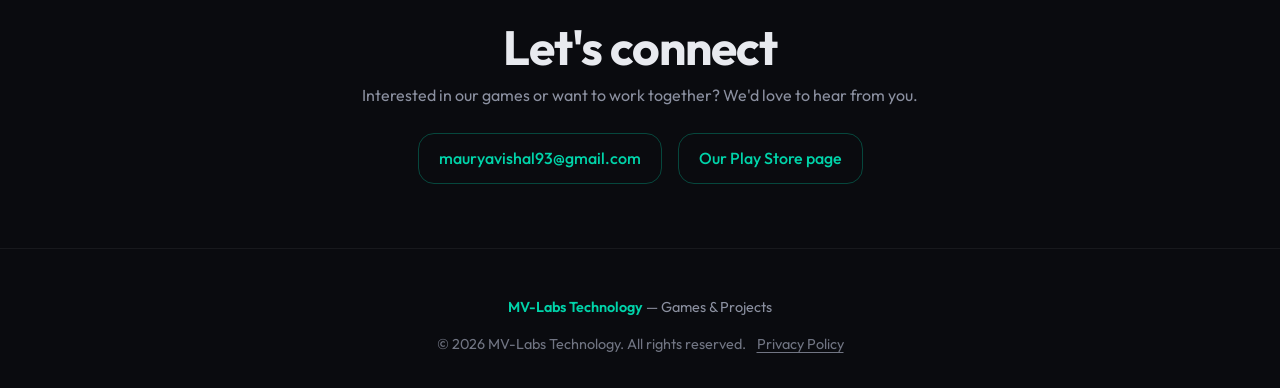
==== commit 4313cc65: "Add privacy policy page Co-authored-by: Copilot <223556219+Copilot@users.noreply.github.com>" ====
--- a/index.html
+++ b/index.html
@@ -168,7 +168,7 @@
 
   <footer class="footer">
     <p><span class="logo-inline">MV-Labs Technology</span> — Games &amp; Projects</p>
-    <p class="footer-copy">© <span id="year"></span> MV-Labs Technology. All rights reserved.</p>
+    <p class="footer-copy">© <span id="year"></span> MV-Labs Technology. All rights reserved. <a href="privacy.html">Privacy Policy</a></p>
   </footer>
 
   <script src="script.js"></script>
--- a/styles.css
+++ b/styles.css
@@ -516,6 +516,48 @@
 }
 .logo-inline { color: var(--accent); font-weight: 600; }
 .footer-copy { margin: 0.5rem 0 0; opacity: 0.8; }
+.footer-copy a {
+  color: var(--text-muted);
+  margin-left: 0.5rem;
+  text-decoration: underline;
+  text-underline-offset: 0.2em;
+  transition: color 0.2s;
+}
+.footer-copy a:hover { color: var(--accent); }
+
+/* ===== Privacy policy ===== */
+.policy-page {
+  position: relative;
+  z-index: 1;
+  max-width: 900px;
+  margin: 0 auto;
+  padding: calc(var(--header-h) + 4rem) 1.5rem 5rem;
+}
+.policy-heading { margin-bottom: 2.5rem; }
+.policy-heading .section-label { margin-bottom: 0.75rem; }
+.policy-updated {
+  color: var(--text-muted);
+  font-size: 0.95rem;
+}
+.policy-content {
+  padding: clamp(1.5rem, 5vw, 3rem);
+  background: var(--bg-card);
+  border: 1px solid var(--border);
+  border-radius: var(--radius-lg);
+}
+.policy-content section + section { margin-top: 2rem; }
+.policy-content h2 {
+  margin: 0 0 0.65rem;
+  font-size: 1.35rem;
+  line-height: 1.3;
+}
+.policy-content p,
+.policy-content li {
+  color: var(--text-muted);
+}
+.policy-content p { margin: 0.5rem 0; }
+.policy-content ul { padding-left: 1.4rem; }
+.policy-content a { color: var(--accent); }
 
 /* ===== Mobile ===== */
 @media (max-width: 768px) {
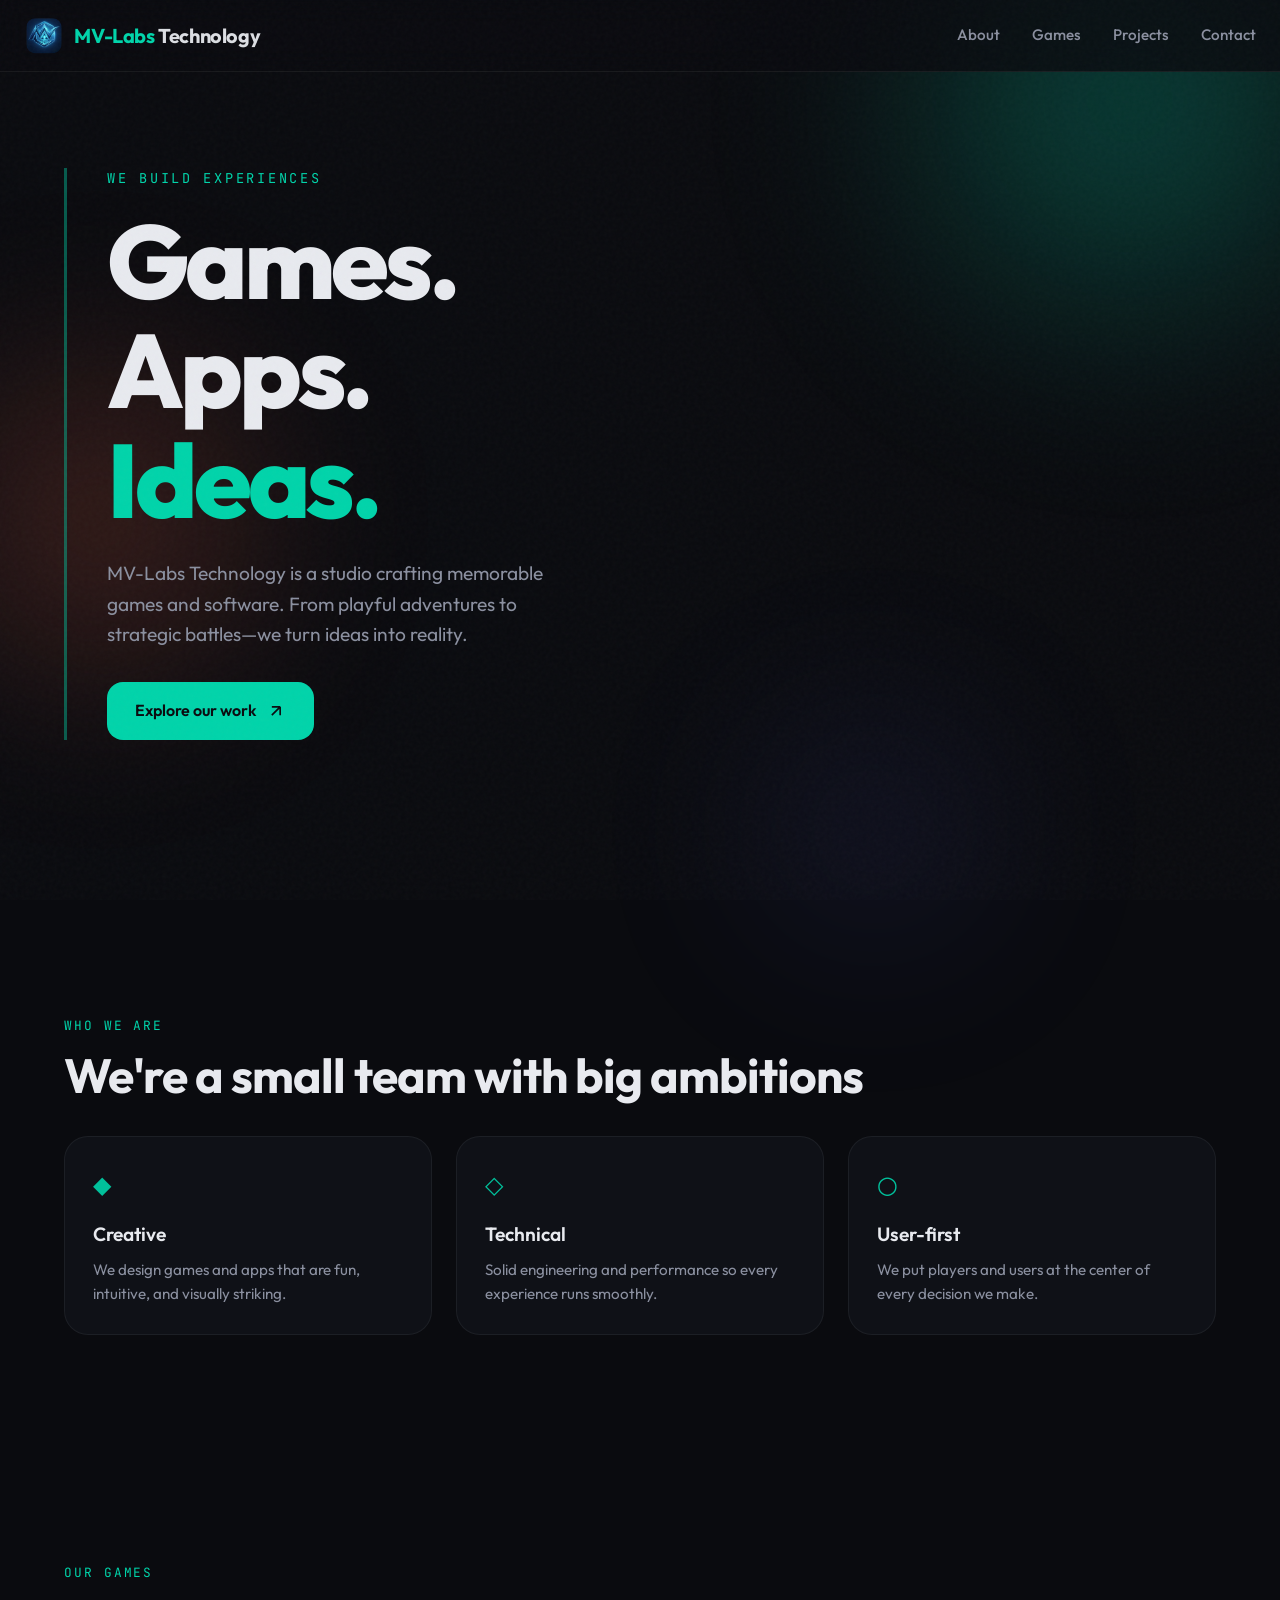
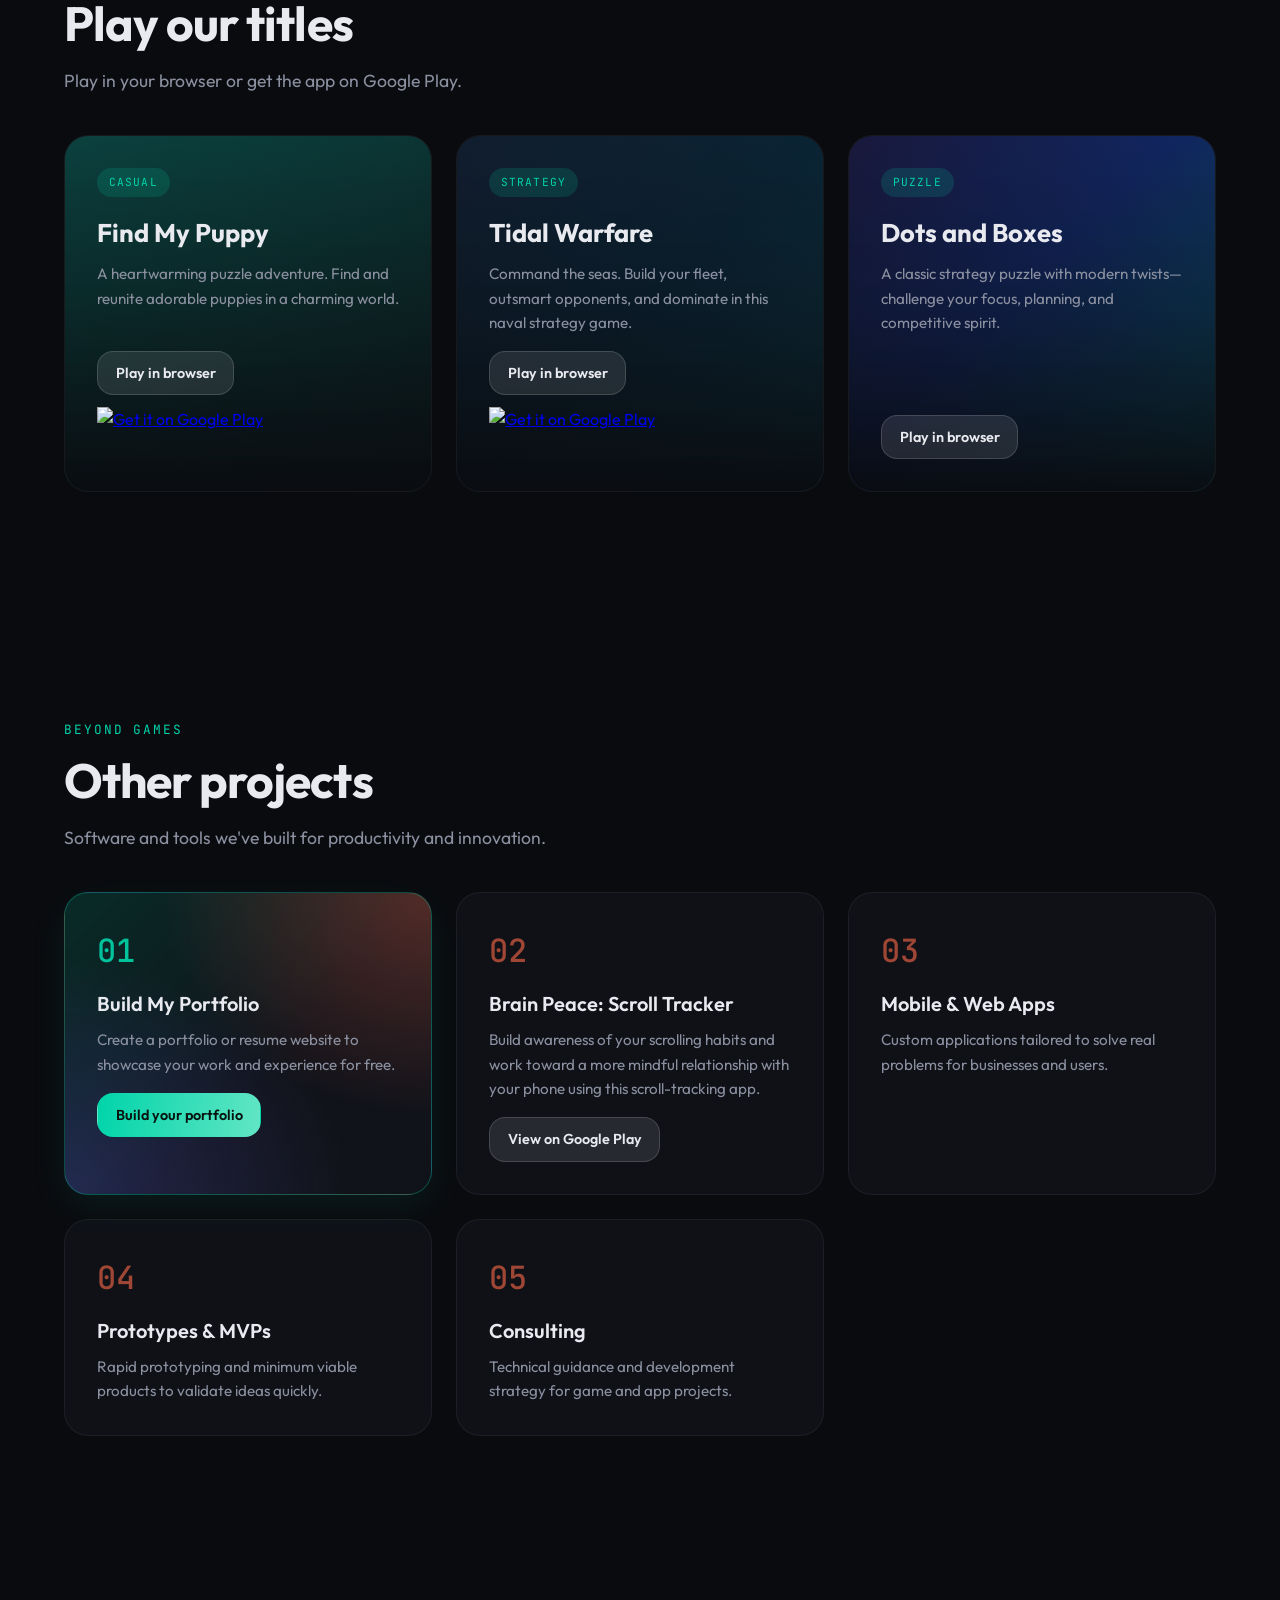
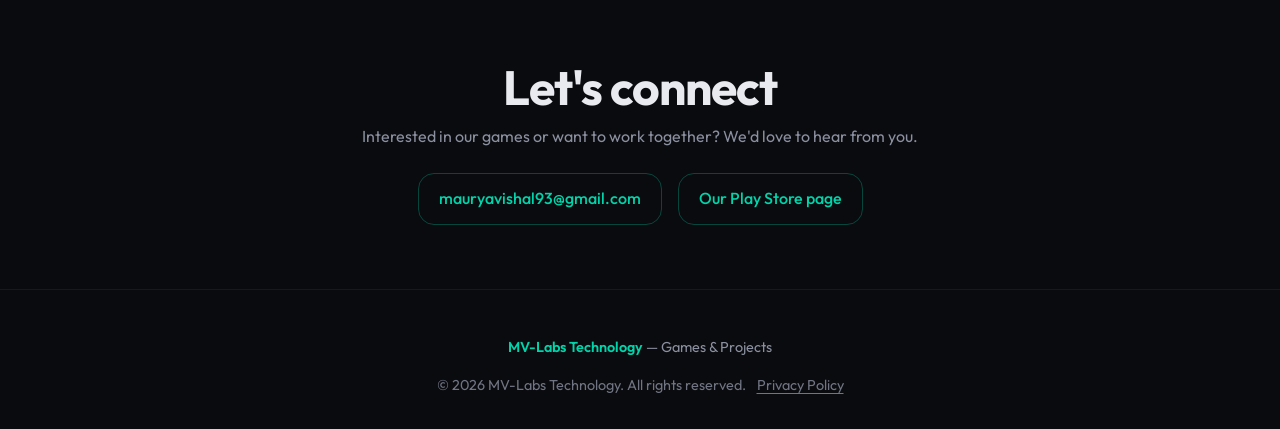
==== commit 2f2ae0ca: "Add Brain Peace app listing Co-authored-by: Copilot <223556219+Copilot@users.noreply.github.com>" ====
--- a/index.html
+++ b/index.html
@@ -137,16 +137,22 @@
           </div>
           <div class="project-card">
             <div class="project-number">02</div>
+            <h3>Brain Peace: Scroll Tracker</h3>
+            <p>Build awareness of your scrolling habits and work toward a more mindful relationship with your phone using this scroll-tracking app.</p>
+            <a href="https://play.google.com/store/apps/details?id=com.quitscrolling.app" class="play-web" target="_blank" rel="noopener noreferrer">View on Google Play</a>
+          </div>
+          <div class="project-card">
+            <div class="project-number">03</div>
             <h3>Mobile & Web Apps</h3>
             <p>Custom applications tailored to solve real problems for businesses and users.</p>
           </div>
           <div class="project-card">
-            <div class="project-number">03</div>
+            <div class="project-number">04</div>
             <h3>Prototypes & MVPs</h3>
             <p>Rapid prototyping and minimum viable products to validate ideas quickly.</p>
           </div>
           <div class="project-card">
-            <div class="project-number">04</div>
+            <div class="project-number">05</div>
             <h3>Consulting</h3>
             <p>Technical guidance and development strategy for game and app projects.</p>
           </div>
--- a/styles.css
+++ b/styles.css
@@ -473,6 +473,7 @@
   color: var(--text-muted);
   font-size: 0.95rem;
 }
+.project-card .play-web { margin-top: 1rem; }
 
 /* ===== Contact ===== */
 .contact {
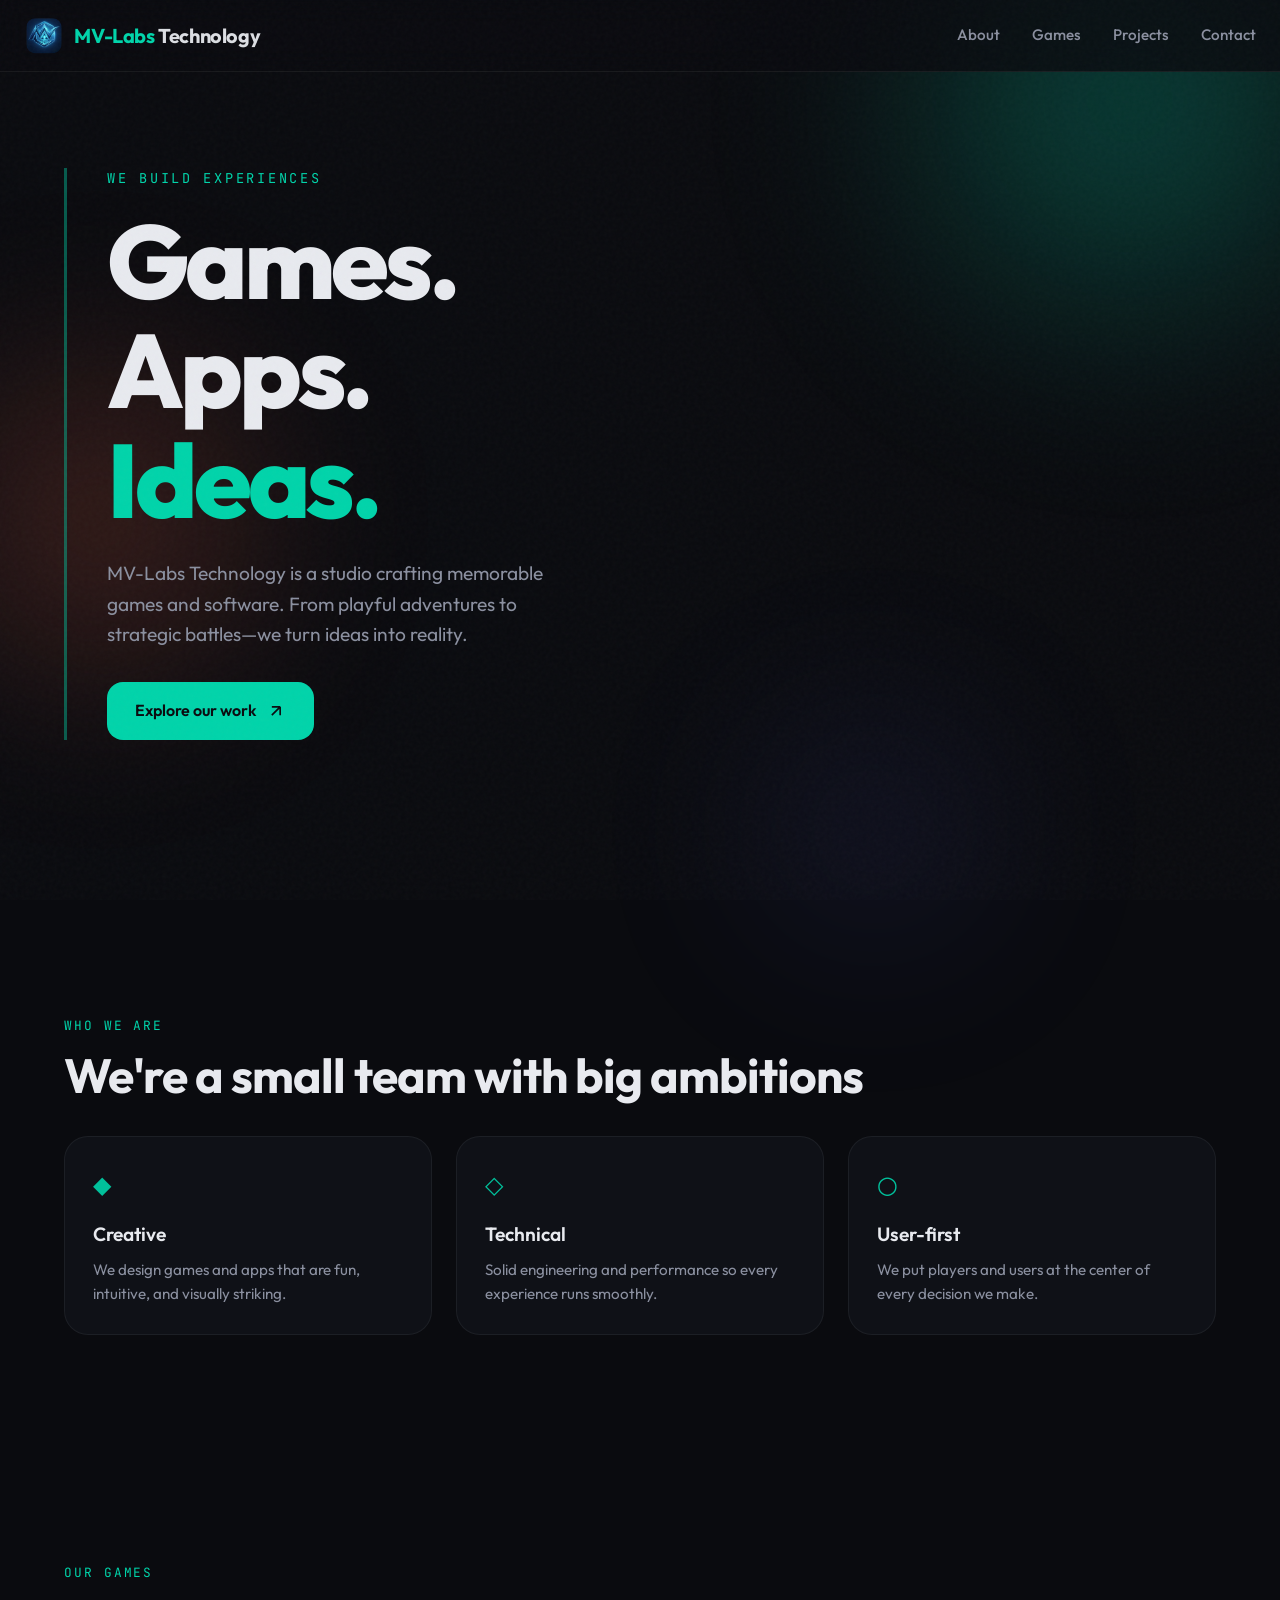
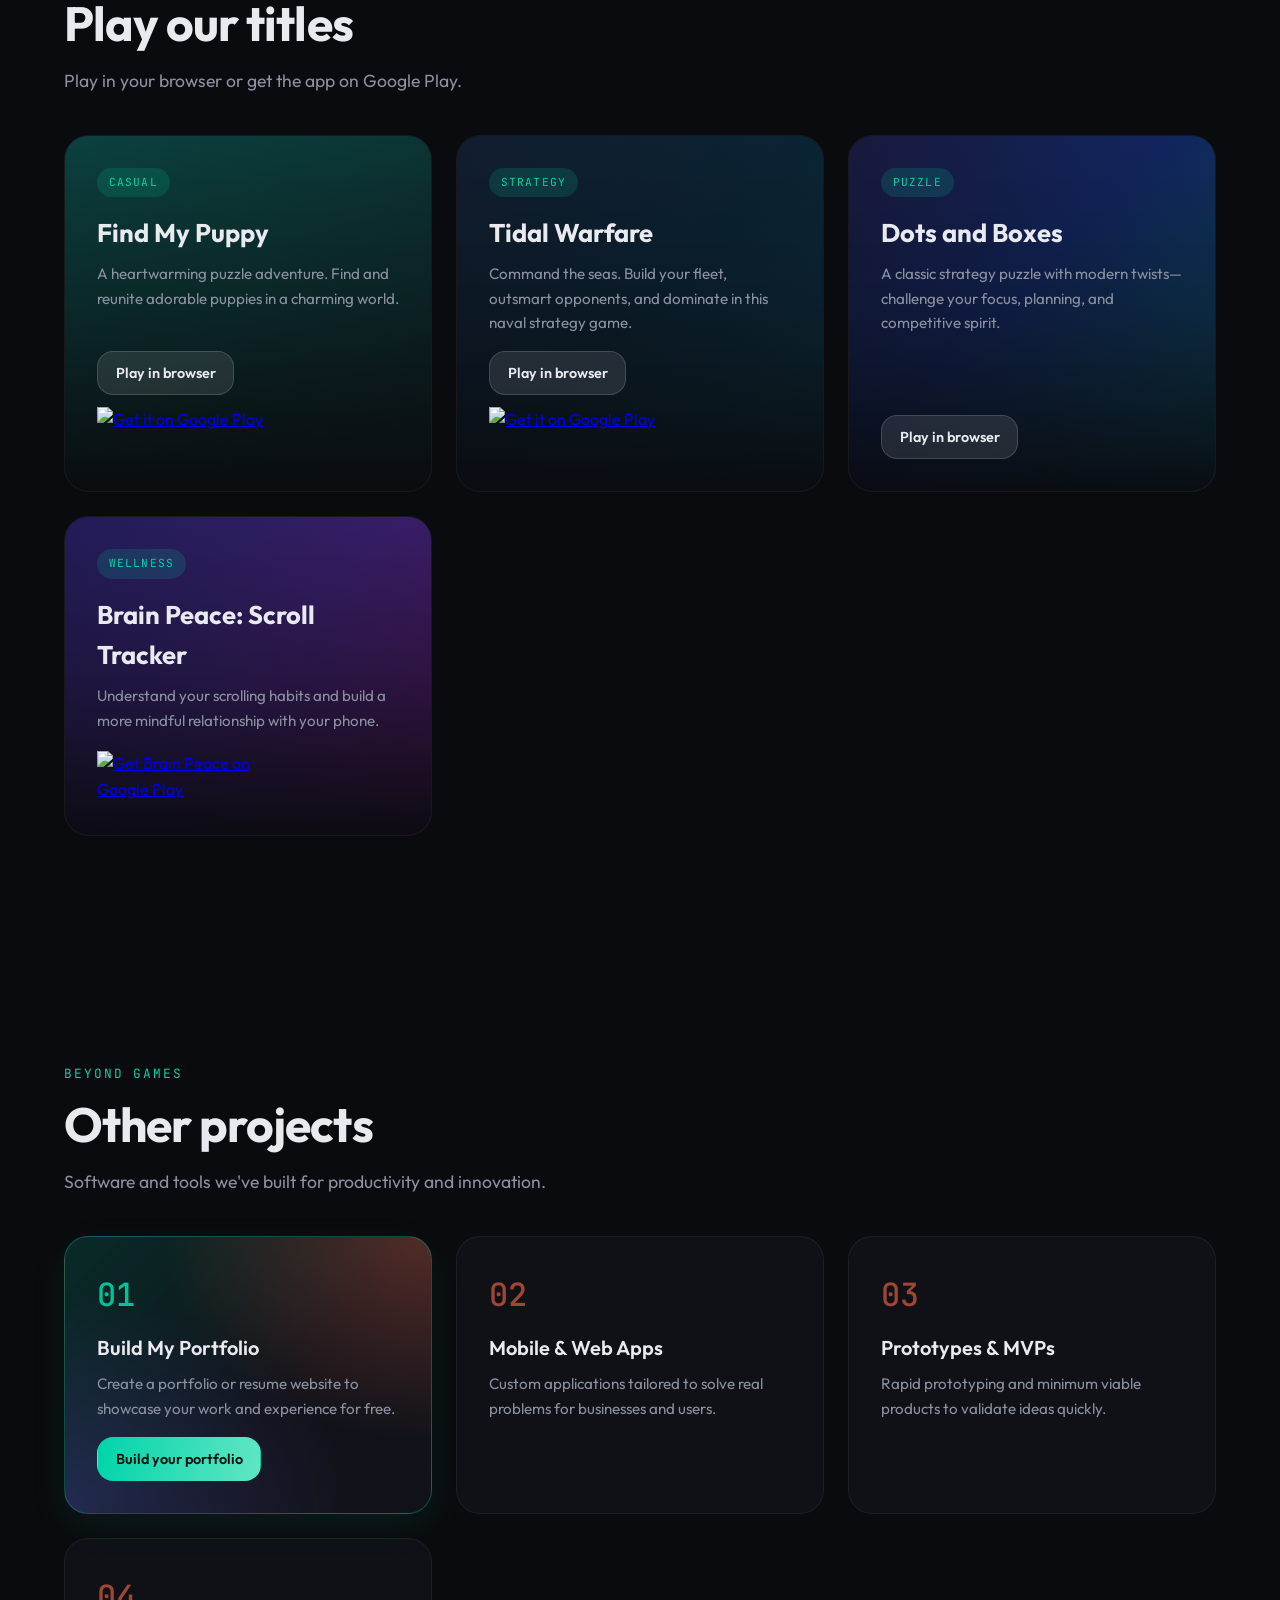
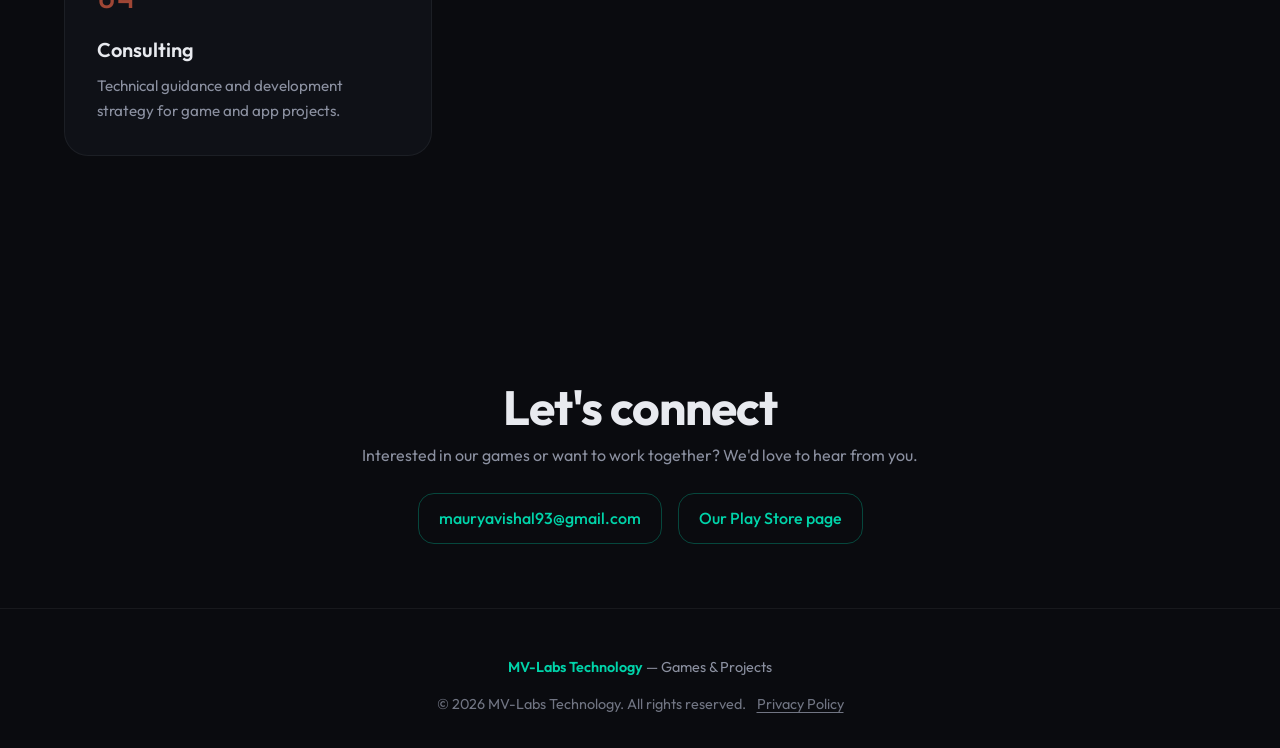
==== commit e9c9ad21: "Move Brain Peace into games listing Co-authored-by: Copilot <223556219+Copilot@users.noreply.github." ====
--- a/index.html
+++ b/index.html
@@ -119,6 +119,19 @@
               </div>
             </div>
           </article>
+          <article class="game-card" data-game="brain-peace">
+            <div class="game-card-bg"></div>
+            <div class="game-card-content">
+              <span class="game-badge">Wellness</span>
+              <h3>Brain Peace: Scroll Tracker</h3>
+              <p>Understand your scrolling habits and build a more mindful relationship with your phone.</p>
+              <div class="game-links">
+                <a href="https://play.google.com/store/apps/details?id=com.quitscrolling.app" class="play-badge" target="_blank" rel="noopener noreferrer">
+                  <img src="https://upload.wikimedia.org/wikipedia/commons/7/78/Google_Play_Store_badge_EN.svg" alt="Get Brain Peace on Google Play" width="180" height="52">
+                </a>
+              </div>
+            </div>
+          </article>
         </div>
       </div>
     </section>
@@ -137,22 +150,16 @@
           </div>
           <div class="project-card">
             <div class="project-number">02</div>
-            <h3>Brain Peace: Scroll Tracker</h3>
-            <p>Build awareness of your scrolling habits and work toward a more mindful relationship with your phone using this scroll-tracking app.</p>
-            <a href="https://play.google.com/store/apps/details?id=com.quitscrolling.app" class="play-web" target="_blank" rel="noopener noreferrer">View on Google Play</a>
-          </div>
-          <div class="project-card">
-            <div class="project-number">03</div>
             <h3>Mobile & Web Apps</h3>
             <p>Custom applications tailored to solve real problems for businesses and users.</p>
           </div>
           <div class="project-card">
-            <div class="project-number">04</div>
+            <div class="project-number">03</div>
             <h3>Prototypes & MVPs</h3>
             <p>Rapid prototyping and minimum viable products to validate ideas quickly.</p>
           </div>
           <div class="project-card">
-            <div class="project-number">05</div>
+            <div class="project-number">04</div>
             <h3>Consulting</h3>
             <p>Technical guidance and development strategy for game and app projects.</p>
           </div>
--- a/styles.css
+++ b/styles.css
@@ -326,6 +326,9 @@
 }
 .game-card[data-game="dots"] .game-card-bg {
   background: linear-gradient(135deg, #312e81 0%, #1d4ed8 45%, #06b6d4 100%);
+}
+.game-card[data-game="brain-peace"] .game-card-bg {
+  background: linear-gradient(135deg, #4338ca 0%, #7c3aed 50%, #c026d3 100%);
 }
 .game-card:hover .game-card-bg { opacity: 0.55; }
 .game-card-content {
